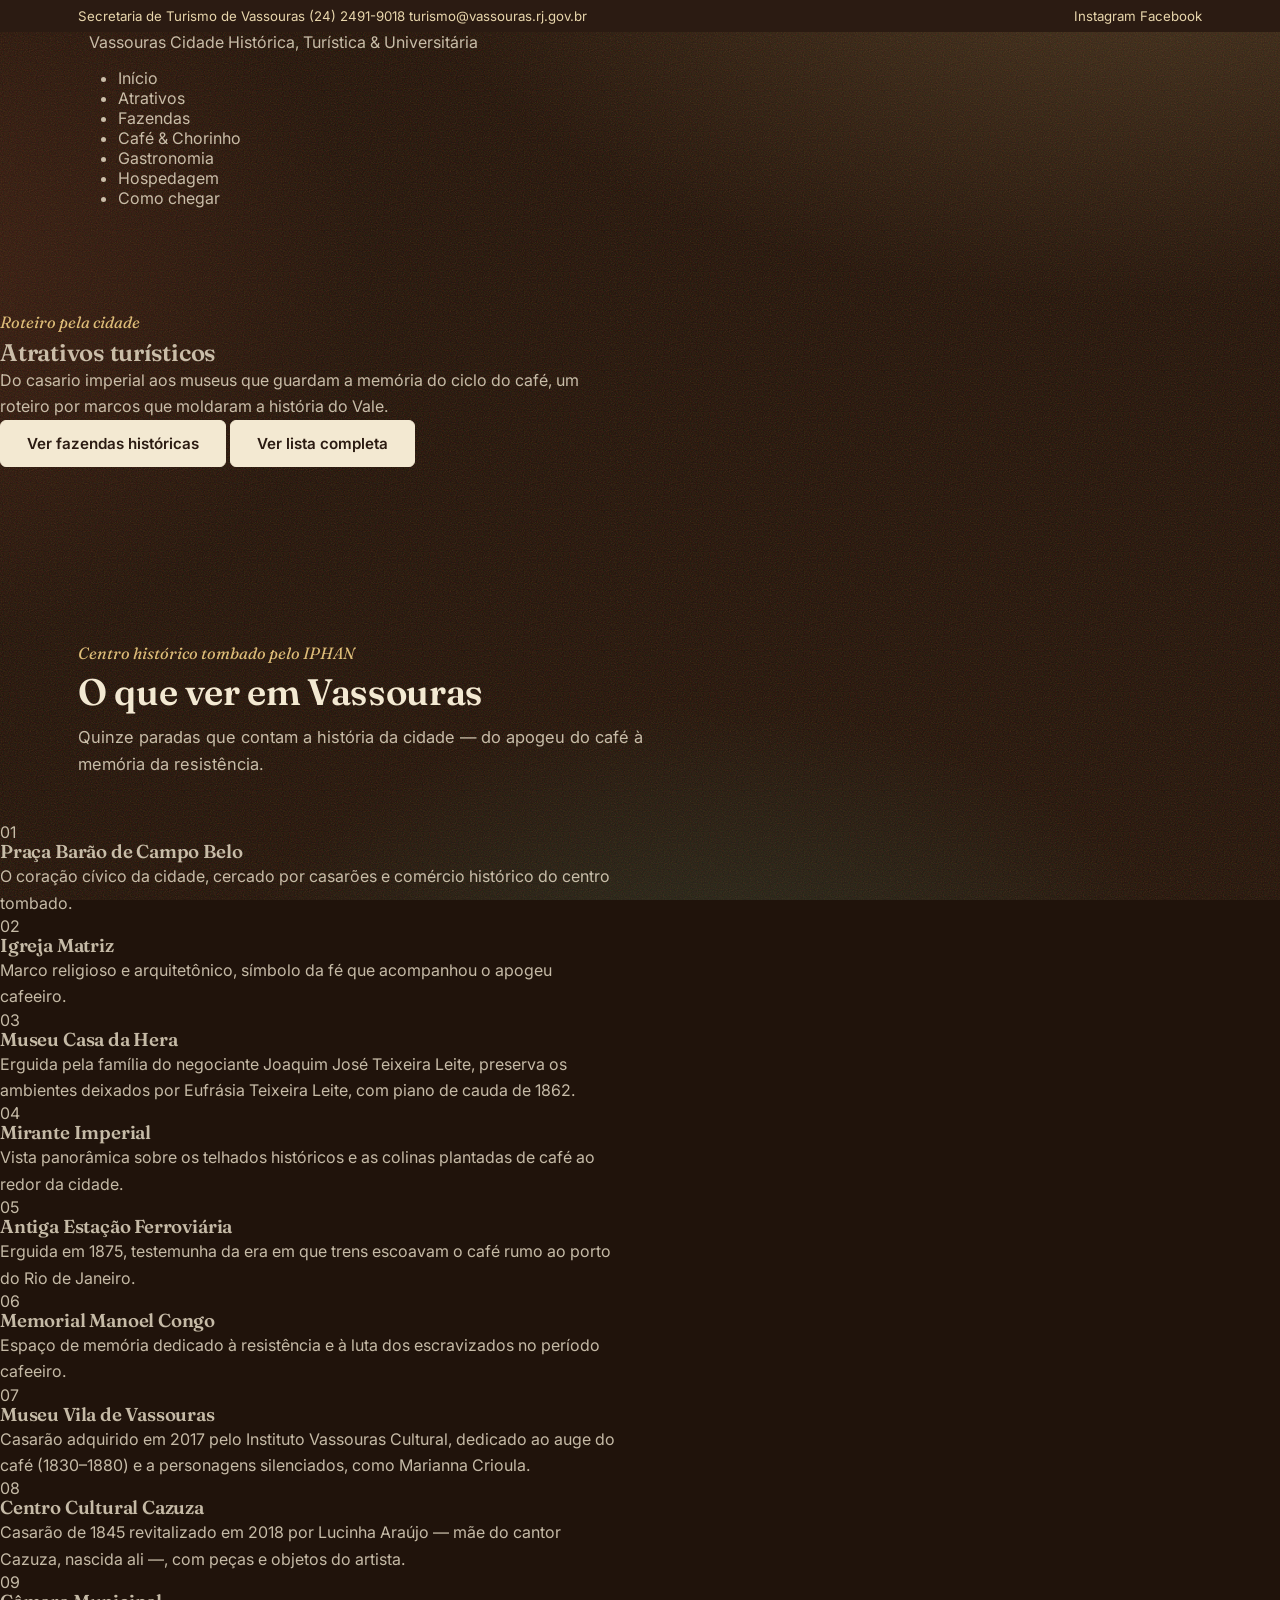
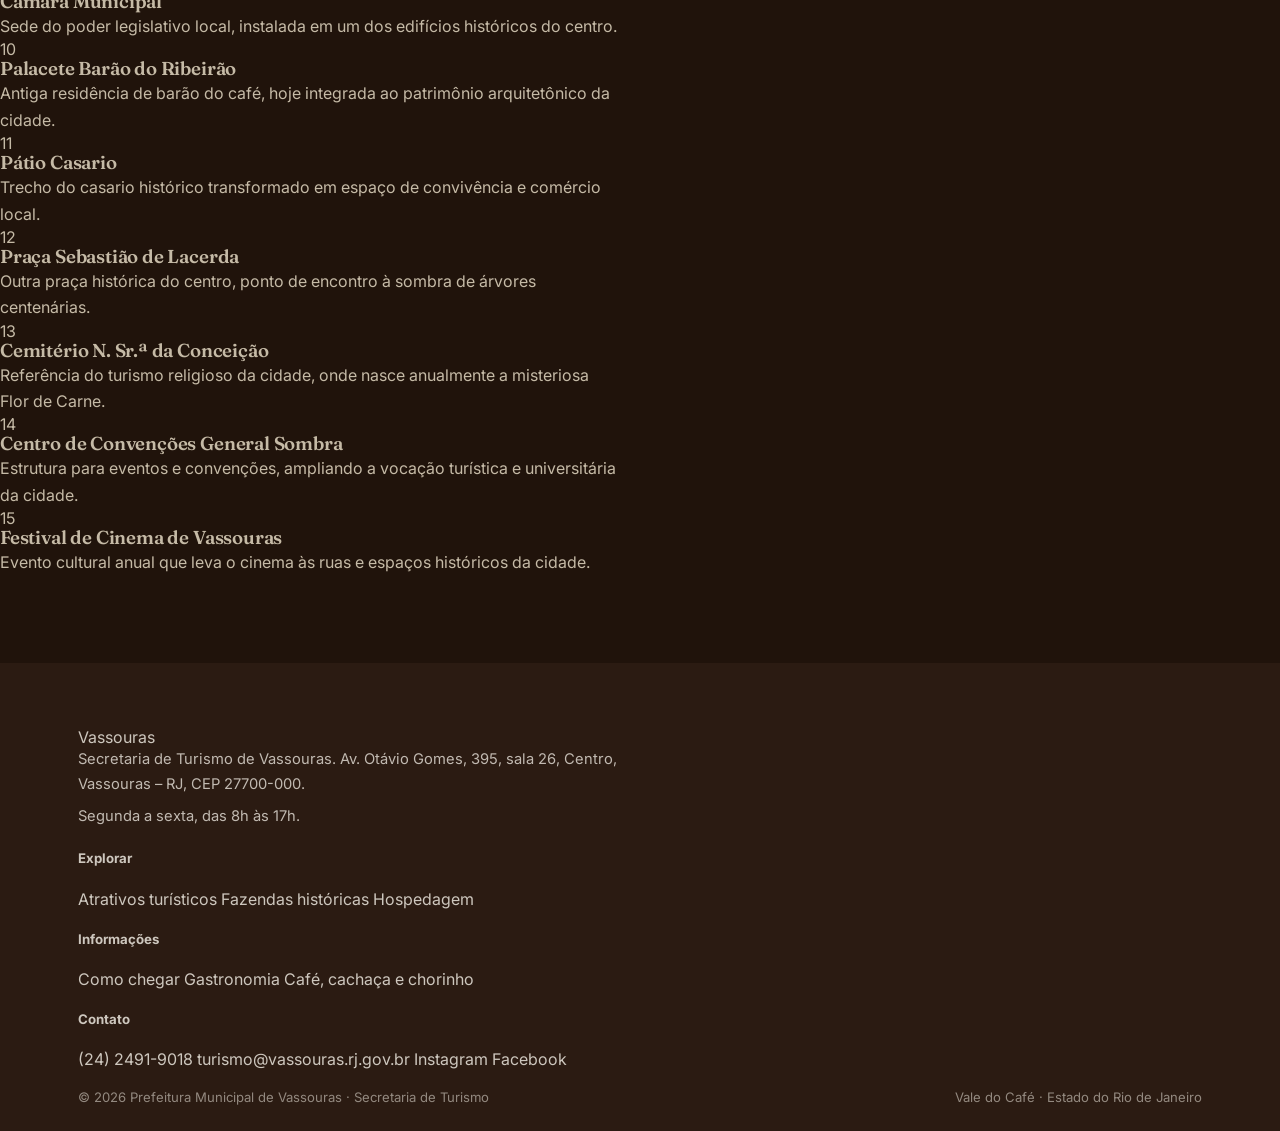
==== atrativos.html @ af870979 "Update atrativos.html" ====
<!DOCTYPE html>
<html lang="pt-BR">
<head>
<meta charset="UTF-8">
<meta name="viewport" content="width=device-width, initial-scale=1.0">
<title>Atrativos turísticos | Vassouras</title>
<meta name="description" content="Praças, igrejas, museus e marcos históricos do centro tombado pelo IPHAN em Vassouras, a Cidade dos Barões do Café.">
<link rel="preconnect" href="https://fonts.googleapis.com">
<link rel="preconnect" href="https://fonts.gstatic.com" crossorigin>
<link href="https://fonts.googleapis.com/css2?family=Fraunces:opsz,wght@9..144,400..700&family=Inter:wght@400;500;600;700&display=swap" rel="stylesheet">
<link rel="stylesheet" href="styles.css">
</head>
<body>
<div class="topbar">
  <div class="wrap">
    <div class="contato">
      <span>Secretaria de Turismo de Vassouras</span>
      <a href="tel:+552424919018">(24) 2491-9018</a>
      <a href="mailto:turismo@vassouras.rj.gov.br">turismo@vassouras.rj.gov.br</a>
    </div>
    <div class="social">
      <a href="https://www.instagram.com/visitevassouras/" target="_blank" rel="noopener">Instagram</a>
      <a href="https://www.facebook.com/visitevassourasof" target="_blank" rel="noopener">Facebook</a>
    </div>
  </div>
</div>
<header class="site">
  <div class="wrap">
    <a href="index.html" class="brand">
      <span class="emblema"><span></span><span></span><span></span><span></span></span>
      <span>
        <span class="nome">Vassouras</span>
        <span class="sub">Cidade Histórica, Turística &amp; Universitária</span>
      </span>
    </a>
    <nav class="principal" id="navPrincipal">
      <ul>
        <li><a href="index.html">Início</a></li>
<li><a href="atrativos.html" class="ativo">Atrativos</a></li>
<li><a href="fazendas.html">Fazendas</a></li>
<li><a href="cafe.html">Café & Chorinho</a></li>
<li><a href="gastronomia.html">Gastronomia</a></li>
<li><a href="hospedagem.html">Hospedagem</a></li>
<li><a href="como-chegar.html">Como chegar</a></li>

      </ul>
    </nav>
    <button class="nav-toggle" id="navToggle" aria-label="Abrir menu"><span></span><span></span><span></span></button>
  </div>
</header>
<section class="hero hero-interna" style="background-image:url('https://commons.wikimedia.org/wiki/Special:FilePath/Esta%C3%A7%C3%A3o%20Ferrovi%C3%A1ria%20de%20Vassouras%2002.JPG');">
  <div class="hero-inner">
    <span class="eyebrow">Roteiro pela cidade</span>
    <h1>Atrativos turísticos</h1>
    <p class="lede">Do casario imperial aos museus que guardam a memória do ciclo do café, um roteiro por marcos que moldaram a história do Vale.</p>
    <div class="hero-cta">
      <a href="fazendas.html" class="btn btn-solid">Ver fazendas históricas</a>
      <a href="#lista" class="btn btn-ghost">Ver lista completa</a>
    </div>
  </div>
</section>

<section id="lista">
  <div class="wrap">
    <div class="section-head">
      <span class="eyebrow">Centro histórico tombado pelo IPHAN</span>
      <h2>O que ver em Vassouras</h2>
      <p>Quinze paradas que contam a história da cidade — do apogeu do café à memória da resistência.</p>
    </div>
  </div>
  <div class="atrativos-grid">
    <div class="at-card"><span class="num">01</span><h3>Praça Barão de Campo Belo</h3><p>O coração cívico da cidade, cercado por casarões e comércio histórico do centro tombado.</p></div>
<div class="at-card"><span class="num">02</span><h3>Igreja Matriz</h3><p>Marco religioso e arquitetônico, símbolo da fé que acompanhou o apogeu cafeeiro.</p></div>
<div class="at-card"><span class="num">03</span><h3>Museu Casa da Hera</h3><p>Erguida pela família do negociante Joaquim José Teixeira Leite, preserva os ambientes deixados por Eufrásia Teixeira Leite, com piano de cauda de 1862.</p></div>
<div class="at-card"><span class="num">04</span><h3>Mirante Imperial</h3><p>Vista panorâmica sobre os telhados históricos e as colinas plantadas de café ao redor da cidade.</p></div>
<div class="at-card"><span class="num">05</span><h3>Antiga Estação Ferroviária</h3><p>Erguida em 1875, testemunha da era em que trens escoavam o café rumo ao porto do Rio de Janeiro.</p></div>
<div class="at-card"><span class="num">06</span><h3>Memorial Manoel Congo</h3><p>Espaço de memória dedicado à resistência e à luta dos escravizados no período cafeeiro.</p></div>
<div class="at-card"><span class="num">07</span><h3>Museu Vila de Vassouras</h3><p>Casarão adquirido em 2017 pelo Instituto Vassouras Cultural, dedicado ao auge do café (1830–1880) e a personagens silenciados, como Marianna Crioula.</p></div>
<div class="at-card"><span class="num">08</span><h3>Centro Cultural Cazuza</h3><p>Casarão de 1845 revitalizado em 2018 por Lucinha Araújo — mãe do cantor Cazuza, nascida ali —, com peças e objetos do artista.</p></div>
<div class="at-card"><span class="num">09</span><h3>Câmara Municipal</h3><p>Sede do poder legislativo local, instalada em um dos edifícios históricos do centro.</p></div>
<div class="at-card"><span class="num">10</span><h3>Palacete Barão do Ribeirão</h3><p>Antiga residência de barão do café, hoje integrada ao patrimônio arquitetônico da cidade.</p></div>
<div class="at-card"><span class="num">11</span><h3>Pátio Casario</h3><p>Trecho do casario histórico transformado em espaço de convivência e comércio local.</p></div>
<div class="at-card"><span class="num">12</span><h3>Praça Sebastião de Lacerda</h3><p>Outra praça histórica do centro, ponto de encontro à sombra de árvores centenárias.</p></div>
<div class="at-card"><span class="num">13</span><h3>Cemitério N. Sr.ª da Conceição</h3><p>Referência do turismo religioso da cidade, onde nasce anualmente a misteriosa Flor de Carne.</p></div>
<div class="at-card"><span class="num">14</span><h3>Centro de Convenções General Sombra</h3><p>Estrutura para eventos e convenções, ampliando a vocação turística e universitária da cidade.</p></div>
<div class="at-card"><span class="num">15</span><h3>Festival de Cinema de Vassouras</h3><p>Evento cultural anual que leva o cinema às ruas e espaços históricos da cidade.</p></div>

  </div>
</section>
<footer class="site">
  <div class="wrap">
    <div class="foot-grid">
      <div>
        <div class="foot-brand">
          <span class="emblema"><span></span><span></span><span></span><span></span></span>
          <span class="nome">Vassouras</span>
        </div>
        <p>Secretaria de Turismo de Vassouras. Av. Otávio Gomes, 395, sala 26, Centro, Vassouras – RJ, CEP 27700-000.</p>
        <p>Segunda a sexta, das 8h às 17h.</p>
      </div>
      <div class="foot-col">
        <h5>Explorar</h5>
        <a href="atrativos.html">Atrativos turísticos</a>
        <a href="fazendas.html">Fazendas históricas</a>
        <a href="hospedagem.html">Hospedagem</a>
      </div>
      <div class="foot-col">
        <h5>Informações</h5>
        <a href="como-chegar.html">Como chegar</a>
        <a href="gastronomia.html">Gastronomia</a>
        <a href="cafe.html">Café, cachaça e chorinho</a>
      </div>
      <div class="foot-col">
        <h5>Contato</h5>
        <a href="tel:+552424919018">(24) 2491-9018</a>
        <a href="mailto:turismo@vassouras.rj.gov.br">turismo@vassouras.rj.gov.br</a>
        <a href="https://www.instagram.com/visitevassouras/" target="_blank" rel="noopener">Instagram</a>
        <a href="https://www.facebook.com/visitevassourasof" target="_blank" rel="noopener">Facebook</a>
      </div>
    </div>
    <div class="foot-bottom">
      <span>© 2026 Prefeitura Municipal de Vassouras · Secretaria de Turismo</span>
      <span>Vale do Café · Estado do Rio de Janeiro</span>
    </div>
  </div>
</footer>
<script>
  const toggle = document.getElementById('navToggle');
  const nav = document.getElementById('navPrincipal');
  if(toggle){
    toggle.addEventListener('click', () => nav.classList.toggle('aberto'));
    nav.querySelectorAll('a').forEach(a => a.addEventListener('click', () => nav.classList.remove('aberto')));
  }
</script>
</body>
</html>
---- styles.css ----
/* ===================================================================
   Vassouras · Vale do Café — Secretaria de Turismo
   Paleta e tipografia inspiradas no ciclo do café: dourado imperial,
   verde-mata, terracota de telha, papel envelhecido.
   =================================================================== */

@import url('https://fonts.googleapis.com/css2?family=Fraunces:opsz,wght@9..144,400;9..144,500;9..144,600;9..144,700&family=Inter:wght@400;500;600;700&display=swap');

:root{
  --coffee-900:#2B1B12;
  --coffee-700:#4A3120;
  --coffee-500:#6B4A32;
  --gold-600:#9C6D1E;
  --gold-500:#BE8F35;
  --gold-200:#DEBD79;
  --forest-700:#243A2B;
  --forest-500:#375440;
  --terracotta-600:#8F3C25;
  --terracotta-500:#B0543A;
  --cream-50:#F3E9D2;
  --cream-100:#E8D6AC;
  --cream-200:#D9C088;
  --page-bg:#20130B;
  --page-bg-alt:var(--forest-700);
  --paper:var(--cream-50);
  --paper-soft:rgba(243,233,210,.78);
  --paper-faint:rgba(243,233,210,.55);
  --ink:#2B1B12;
  --ink-soft:rgba(43,27,18,.7);
  --ink-faint:rgba(43,27,18,.5);
  --line:rgba(43,27,18,.18);
  --shadow-soft:0 18px 40px -22px rgba(0,0,0,.5);
  --shadow-lift:0 24px 48px -20px rgba(0,0,0,.6);
  --radius-md:6px;
  --radius-lg:14px;
  --ease:cubic-bezier(.22,.68,.35,1);
}

*,*::before,*::after{box-sizing:border-box;}
html{scroll-behavior:smooth;}
@media (prefers-reduced-motion: reduce){
  html{scroll-behavior:auto;}
  *,*::before,*::after{animation-duration:.001ms !important; animation-iteration-count:1 !important; transition-duration:.001ms !important;}
}

body{
  margin:0;
  font-family:'Inter',system-ui,sans-serif;
  color:var(--paper-soft);
  -webkit-font-smoothing:antialiased;
  background-color:var(--page-bg);
  background-image:
    radial-gradient(1200px 650px at 88% -10%, rgba(222,189,121,.18), transparent 60%),
    radial-gradient(900px 700px at -10% 30%, rgba(176,84,58,.16), transparent 55%),
    radial-gradient(900px 600px at 55% 115%, rgba(55,84,64,.4), transparent 55%),
    url("data:image/svg+xml,%3Csvg xmlns='http://www.w3.org/2000/svg' width='140' height='140'%3E%3Cfilter id='n'%3E%3CfeTurbulence type='fractalNoise' baseFrequency='0.85' numOctaves='2' stitchTiles='stitch'/%3E%3C/filter%3E%3Crect width='100%25' height='100%25' filter='url(%23n)'/%3E%3C/svg%3E");
  background-repeat:no-repeat, no-repeat, no-repeat, repeat;
  background-size:auto, auto, auto, 140px 140px;
  background-blend-mode:normal, normal, normal, soft-light;
  background-attachment:fixed, fixed, fixed, fixed;
}

h1,h2,h3,.brand-text{
  font-family:'Fraunces',Georgia,serif;
  font-weight:600;
  line-height:1.12;
  margin:0;
  letter-spacing:-.01em;
}

p{margin:0; color:var(--paper-soft); line-height:1.65; max-width:62ch;}

a{color:inherit; text-decoration:none;}
img{max-width:100%; display:block;}

:focus-visible{
  outline:3px solid var(--gold-500);
  outline-offset:3px;
  border-radius:4px;
}

.wrap{
  max-width:1180px;
  margin:0 auto;
  padding:0 28px;
}

/* ---------- Topbar ---------- */
.topbar{
  background:var(--coffee-900);
  color:var(--cream-100);
  font-size:.83rem;
}
.topbar .wrap{
  display:flex;
  justify-content:space-between;
  align-items:center;
  padding-top:8px;
  padding-bottom:8px;
  flex-wrap:wrap;
  gap:6px;
  row-gap:4px;
}
.contact-strip{display:flex; gap:18px;}
.contact-strip a{opacity:.82; transition:opacity .18s var(--ease);}
.contact-strip a:hover{opacity:1; color:var(--gold-200);}

/* ---------- Header ---------- */
header.main{
  position:sticky;
  top:0;
  z-index:40;
  background:var(--cream-50);
  border-bottom:1px solid var(--line);
}
.header-inner{
  max-width:1180px;
  margin:0 auto;
  padding:14px 28px;
  display:flex;
  align-items:center;
  gap:24px;
}
.brand{display:flex; align-items:center; gap:11px; margin-right:auto;}
.brand svg{width:36px; height:36px; flex:none;}
.brand-text{display:block; font-size:1.28rem; color:var(--coffee-900);}
.brand-sub{
  display:block;
  font-family:'Inter',sans-serif;
  font-size:.66rem;
  font-weight:600;
  letter-spacing:.03em;
  color:var(--gold-600);
  margin-top:1px;
  max-width:220px;
}

.primary{display:flex; gap:2px; align-items:center;}
.primary a{
  padding:9px 14px;
  font-size:.93rem;
  font-weight:500;
  color:var(--ink-soft);
  border-radius:var(--radius-md);
  position:relative;
  transition:color .18s var(--ease), background .18s var(--ease);
}
.primary a:hover{color:var(--coffee-900); background:var(--cream-200);}
.primary a.active{color:var(--coffee-900); font-weight:600;}
.primary a.active::after{
  content:"";
  position:absolute;
  left:14px; right:14px; bottom:3px;
  height:2px;
  background:var(--gold-600);
  border-radius:2px;
}

.nav-toggle{
  display:none;
  border:1px solid var(--line);
  background:var(--cream-50);
  font:inherit;
  font-weight:600;
  padding:9px 16px;
  border-radius:var(--radius-md);
  cursor:pointer;
}

/* ---------- Buttons ---------- */
.actions{display:flex; gap:12px; flex-wrap:wrap;}
.btn{
  display:inline-flex;
  align-items:center;
  gap:8px;
  padding:13px 26px;
  border-radius:var(--radius-md);
  font-weight:600;
  font-size:.95rem;
  border:1px solid var(--cream-50);
  background:var(--cream-50);
  color:var(--coffee-900);
  transition:transform .22s var(--ease), box-shadow .22s var(--ease), background .22s var(--ease);
}
.btn:hover{transform:translateY(-2px); box-shadow:var(--shadow-soft); background:var(--gold-200);}
.btn.gold{
  background:var(--gold-600);
  border-color:var(--gold-600);
  color:var(--coffee-900);
}
.btn.gold:hover{background:var(--gold-500); box-shadow:0 18px 36px -18px rgba(173,122,38,.55);}
.btn-outline{
  background:transparent;
  border:1px solid rgba(255,255,255,.55);
  color:inherit;
}
.btn-outline:hover{background:rgba(255,255,255,.12); border-color:#fff;}

/* ---------- Hero ---------- */
.page-hero{
  position:relative;
  color:var(--cream-50);
  min-height:78vh;
  display:flex;
  align-items:flex-end;
}
.page-hero .bg{
  position:absolute; inset:0;
  width:100%; height:100%;
  object-fit:cover;
}
.page-hero::before{
  content:"";
  position:absolute; inset:0;
  background:
    linear-gradient(0deg, rgba(24,15,9,.92) 0%, rgba(24,15,9,.55) 46%, rgba(24,15,9,.28) 100%);
}
.page-hero .wrap{
  position:relative;
  padding:72px 28px 108px;
}
.kicker{
  display:inline-block;
  font-family:'Fraunces',serif;
  font-style:italic;
  font-size:1.05rem;
  color:var(--gold-200);
  margin-bottom:14px;
  opacity:0;
  animation:riseIn .7s var(--ease) forwards;
}
.page-hero h1{
  font-size:clamp(2.3rem, 4.4vw, 3.6rem);
  max-width:15ch;
  color:#fff;
  opacity:0;
  animation:riseIn .7s var(--ease) .12s forwards;
}
.page-hero p{
  color:rgba(251,247,238,.86);
  max-width:56ch;
  margin-top:18px;
  font-size:1.04rem;
  opacity:0;
  animation:riseIn .7s var(--ease) .24s forwards;
}
.page-hero .actions{
  margin-top:30px;
  opacity:0;
  animation:riseIn .7s var(--ease) .36s forwards;
}
@keyframes riseIn{
  from{opacity:0; transform:translateY(16px);}
  to{opacity:1; transform:translateY(0);}
}

/* ---------- Stat ribbon (signature element, bridges hero + content) ---------- */
.stat-ribbon{
  position:relative;
  z-index:5;
  margin-top:-64px;
  margin-bottom:8px;
}
.stat-ribbon .inner{
  background:var(--cream-50);
  border-top:3px solid var(--gold-600);
  border-radius:var(--radius-lg) var(--radius-lg) 0 0;
  box-shadow:var(--shadow-lift);
  display:grid;
  grid-template-columns:repeat(3,1fr);
}
.stat-ribbon .stat{
  padding:26px 24px;
  text-align:center;
  border-right:1px solid var(--line);
}
.stat-ribbon .stat:last-child{border-right:none;}
.stat-ribbon .num{
  font-family:'Fraunces',serif;
  font-size:1.7rem;
  font-weight:600;
  color:var(--coffee-900);
  display:block;
}
.stat-ribbon .label{
  font-size:.83rem;
  color:var(--ink-faint);
  margin-top:2px;
  display:block;
}

/* ---------- Sections ---------- */
section{padding:88px 0;}
.section-alt{
  background-color:var(--page-bg-alt);
  background-image:
    radial-gradient(900px 500px at 15% -10%, rgba(222,189,121,.16), transparent 55%),
    radial-gradient(700px 480px at 100% 115%, rgba(32,19,11,.4), transparent 55%),
    url("data:image/svg+xml,%3Csvg xmlns='http://www.w3.org/2000/svg' width='140' height='140'%3E%3Cfilter id='n'%3E%3CfeTurbulence type='fractalNoise' baseFrequency='0.85' numOctaves='2' stitchTiles='stitch'/%3E%3C/filter%3E%3Crect width='100%25' height='100%25' filter='url(%23n)'/%3E%3C/svg%3E");
  background-repeat:no-repeat, no-repeat, repeat;
  background-size:auto, auto, 140px 140px;
  background-blend-mode:normal, normal, soft-light;
}
.section-head{max-width:640px; margin-bottom:44px;}
.eyebrow{
  font-family:'Fraunces',serif;
  font-style:italic;
  color:var(--gold-200);
  font-size:1.02rem;
  display:block;
  margin-bottom:8px;
}
.section-head h2{font-size:clamp(1.7rem,2.9vw,2.3rem); color:var(--paper);}
.section-head p{margin-top:12px; font-size:1.03rem;}

/* ---------- Grid & Cards ---------- */
.grid{display:grid; gap:26px;}
.grid-3{grid-template-columns:repeat(3,1fr);}

.card{
  background:var(--cream-50);
  border:1px solid var(--line);
  border-radius:var(--radius-lg);
  overflow:hidden;
  box-shadow:0 10px 26px -18px rgba(43,27,18,.28);
  transition:transform .28s var(--ease), box-shadow .28s var(--ease);
}
.card:hover{transform:translateY(-5px); box-shadow:var(--shadow-lift);}
.card .thumb{aspect-ratio:4/3; overflow:hidden; background:var(--cream-200);}
.card .thumb img{width:100%; height:100%; object-fit:cover; transition:transform .5s var(--ease);}
.card:hover .thumb img{transform:scale(1.06);}
.card .body{padding:22px 22px 24px;}
.card h3{font-size:1.2rem; color:var(--coffee-900); margin-bottom:8px;}
.card p{font-size:.94rem; color:var(--ink-soft);}
.card .go{
  display:inline-flex;
  align-items:center;
  gap:6px;
  margin-top:14px;
  font-weight:600;
  font-size:.9rem;
  color:var(--terracotta-600);
  transition:gap .2s var(--ease);
}
.card .go:hover{gap:10px;}

/* ---------- Timeline ---------- */
.timeline{
  position:relative;
  padding-left:28px;
  border-left:2px solid var(--gold-200);
}
.t-item{position:relative; padding:0 0 34px 24px;}
.t-item:last-child{padding-bottom:0;}
.t-item::before{
  content:"";
  position:absolute;
  left:-33px; top:4px;
  width:14px; height:14px;
  border-radius:50%;
  background:var(--cream-50);
  border:3px solid var(--gold-600);
}
.t-year{
  font-family:'Fraunces',serif;
  font-weight:600;
  color:var(--paper);
  font-size:1.15rem;
  margin-bottom:4px;
}
.t-item p{font-size:.96rem;}

/* ---------- Feature split ---------- */
.feature-split{
  display:grid;
  grid-template-columns:1fr 1fr;
  gap:56px;
  align-items:center;
}
.img-col img{
  border-radius:var(--radius-lg);
  box-shadow:var(--shadow-soft);
  border:6px solid var(--cream-50);
  outline:1px solid var(--line);
}
.feature-split h2{font-size:clamp(1.6rem,2.6vw,2.1rem); color:var(--paper);}

/* ---------- CTA band ---------- */
.cta-band{
  background:var(--forest-700);
  background-image:radial-gradient(rgba(255,255,255,.07) 1px, transparent 1.4px);
  background-size:16px 16px;
  color:var(--cream-50);
  text-align:center;
}
.cta-band h2{color:#fff; font-size:clamp(1.7rem,3vw,2.3rem);}
.cta-band p{color:rgba(251,247,238,.82); margin:14px auto 0; text-align:center;}
.cta-band .actions{justify-content:center; margin-top:28px;}

/* ---------- Footer ---------- */
footer{background:var(--coffee-900); color:rgba(251,247,238,.78); padding:64px 0 0;}
.footer-grid{
  display:grid;
  grid-template-columns:1.4fr 1fr 1fr 1fr;
  gap:32px;
  padding-bottom:40px;
  border-bottom:1px solid rgba(251,247,238,.14);
}
footer h4{
  font-family:'Fraunces',serif;
  font-weight:600;
  color:var(--gold-200);
  font-size:1.02rem;
  margin-bottom:14px;
}
footer p{color:rgba(251,247,238,.72); font-size:.92rem; margin-bottom:8px;}
footer a{transition:color .18s var(--ease);}
footer a:hover{color:var(--gold-200);}
.social-row{display:flex; gap:12px; margin-top:16px;}
.social-row a{
  width:36px; height:36px;
  display:flex; align-items:center; justify-content:center;
  border:1px solid rgba(251,247,238,.28);
  border-radius:50%;
  transition:background .18s var(--ease), border-color .18s var(--ease);
}
.social-row a:hover{background:var(--gold-600); border-color:var(--gold-600); color:var(--coffee-900);}
.foot-bottom{
  display:flex;
  justify-content:space-between;
  flex-wrap:wrap;
  gap:8px;
  font-size:.82rem;
  padding:20px 0 26px;
  color:rgba(251,247,238,.5);
}

/* ---------- Scroll reveal ---------- */
.reveal{opacity:0; transform:translateY(18px); transition:opacity .7s var(--ease), transform .7s var(--ease);}
.reveal.in{opacity:1; transform:translateY(0);}

/* ---------- Responsive ---------- */
@media (max-width: 900px){
  .grid-3{grid-template-columns:1fr 1fr;}
  .feature-split{grid-template-columns:1fr; gap:32px;}
  .footer-grid{grid-template-columns:1fr 1fr;}
  .stat-ribbon .inner{grid-template-columns:1fr; }
  .stat-ribbon .stat{border-right:none; border-bottom:1px solid var(--line);}
  .stat-ribbon .stat:last-child{border-bottom:none;}
}

@media (max-width: 720px){
  .nav-toggle{display:inline-block;}
  .primary{
    position:absolute;
    top:100%; left:0; right:0;
    background:var(--cream-50);
    border-bottom:1px solid var(--line);
    flex-direction:column;
    align-items:stretch;
    padding:8px 20px 16px;
    display:none;
    box-shadow:var(--shadow-soft);
  }
  .primary.open{display:flex;}
  .primary a{padding:12px 6px;}
  header.main{position:sticky;}
  .grid-3{grid-template-columns:1fr;}
  .footer-grid{grid-template-columns:1fr;}
  section{padding:60px 0;}
  .page-hero{min-height:66vh;}
  .stat-ribbon{margin-top:-40px;}
}
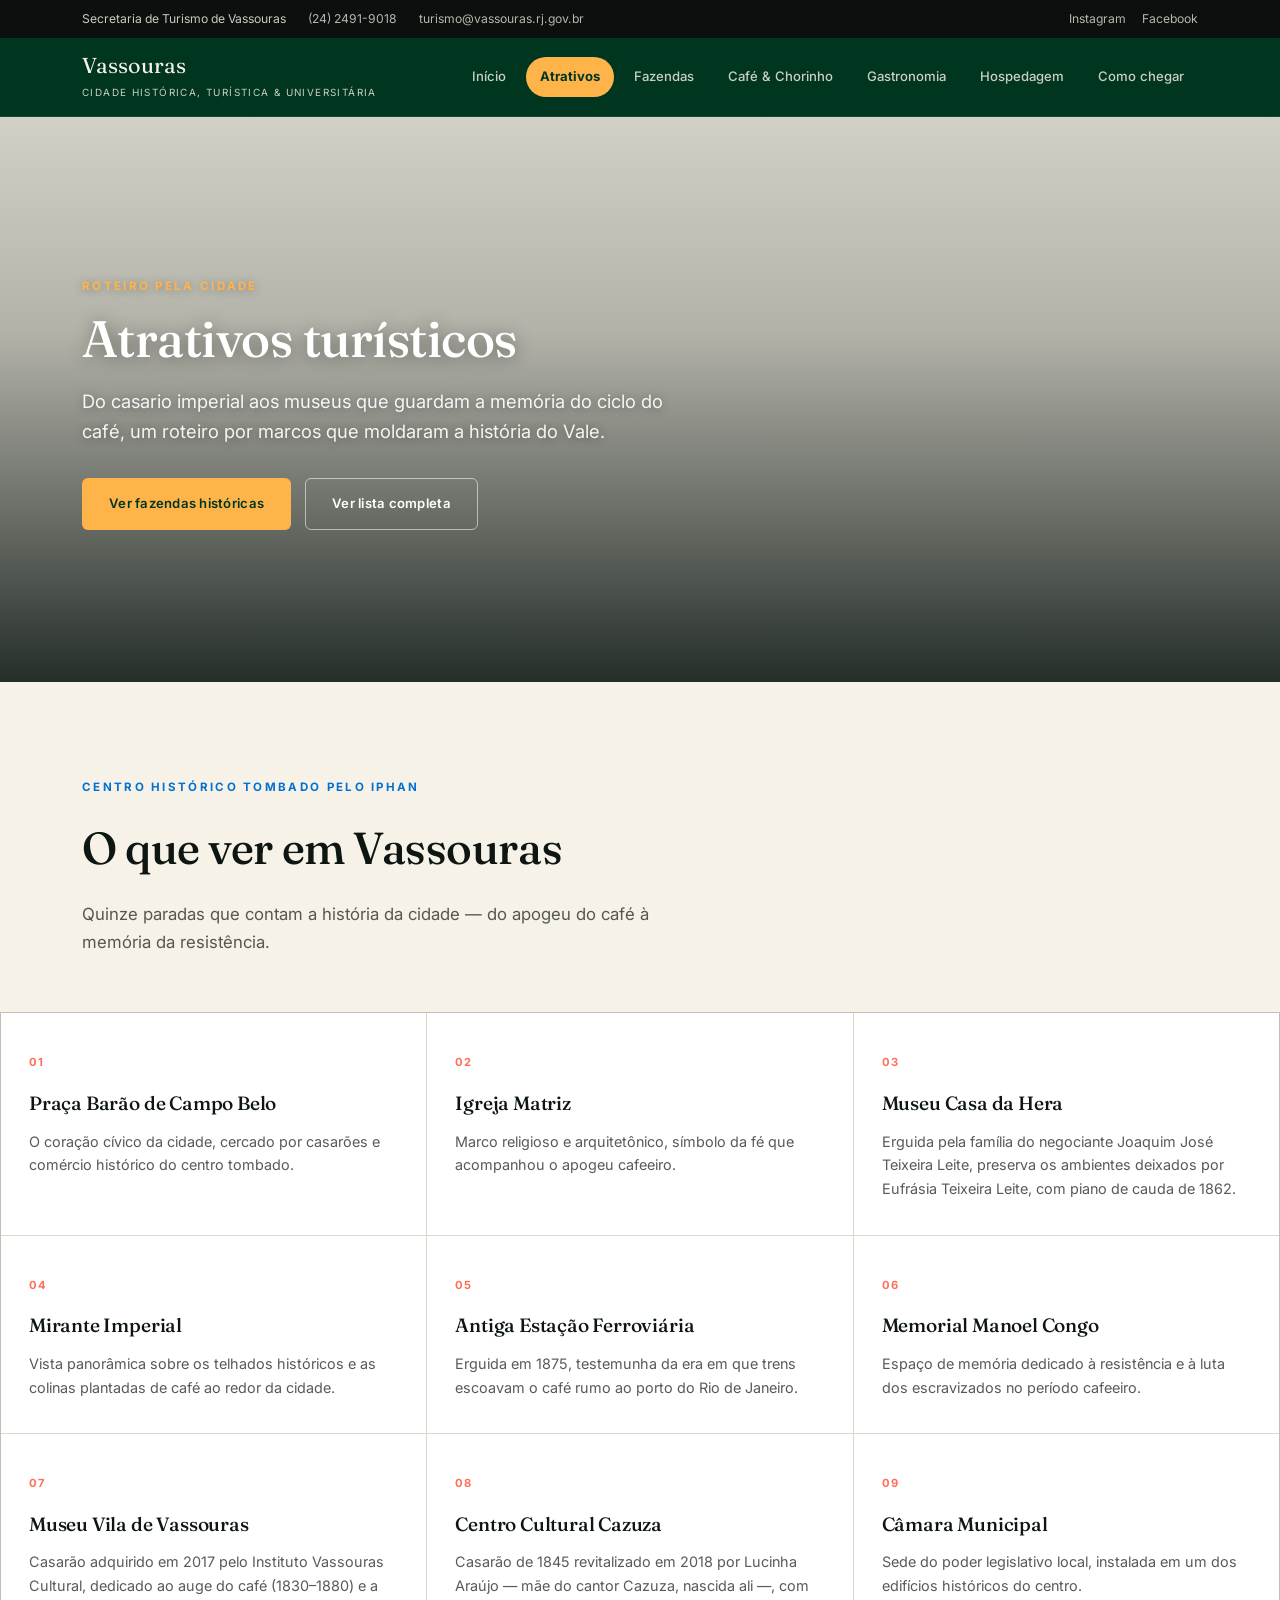
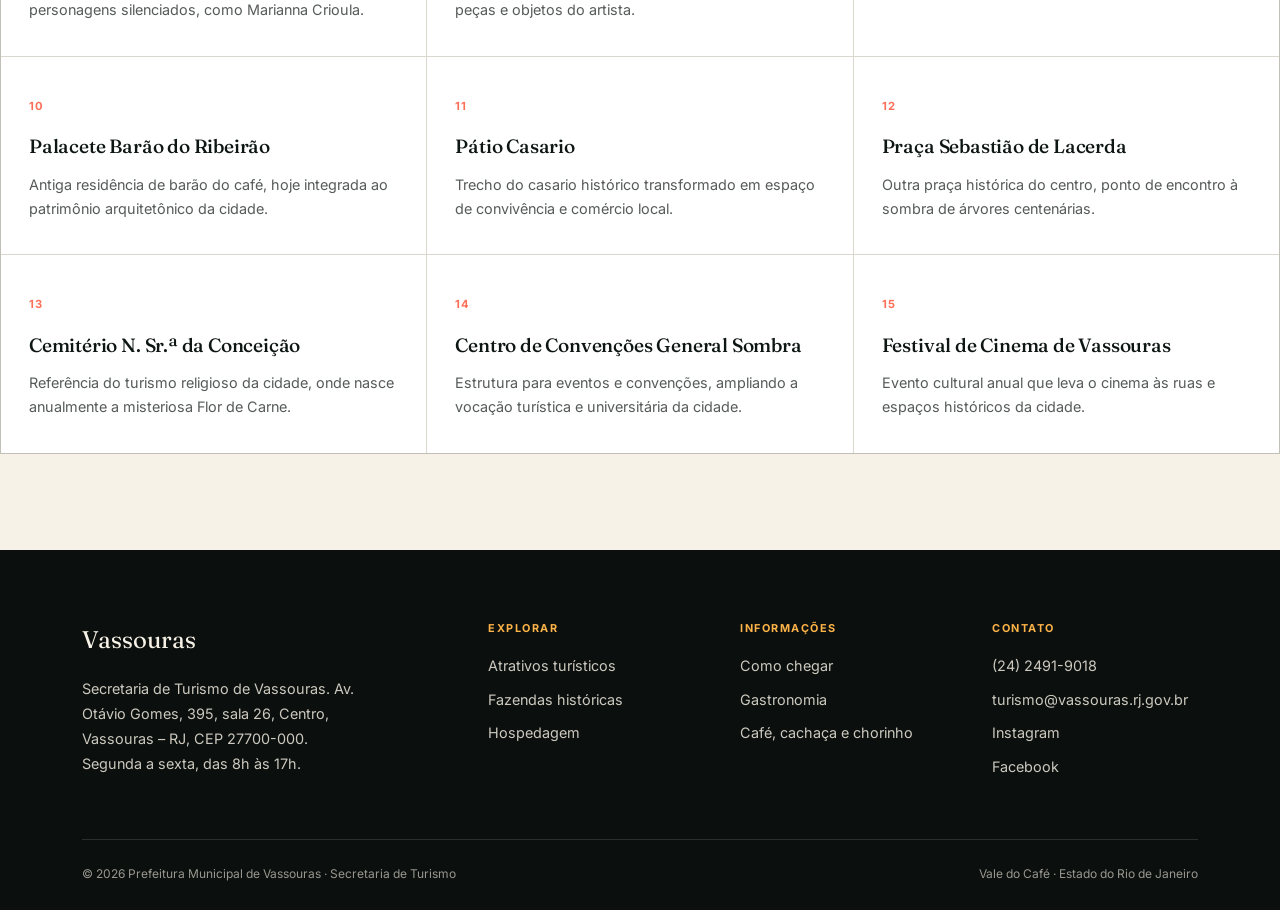
==== commit 9e68c6dc: "Refactor HTML structure and remove redundant spans" ====
--- a/atrativos.html
+++ b/atrativos.html
@@ -27,7 +27,6 @@
 <header class="site">
   <div class="wrap">
     <a href="index.html" class="brand">
-      <span class="emblema"><span></span><span></span><span></span><span></span></span>
       <span>
         <span class="nome">Vassouras</span>
         <span class="sub">Cidade Histórica, Turística &amp; Universitária</span>
@@ -92,8 +91,7 @@
     <div class="foot-grid">
       <div>
         <div class="foot-brand">
-          <span class="emblema"><span></span><span></span><span></span><span></span></span>
-          <span class="nome">Vassouras</span>
+              <span class="nome">Vassouras</span>
         </div>
         <p>Secretaria de Turismo de Vassouras. Av. Otávio Gomes, 395, sala 26, Centro, Vassouras – RJ, CEP 27700-000.</p>
         <p>Segunda a sexta, das 8h às 17h.</p>
--- a/styles.css
+++ b/styles.css
@@ -1,473 +1,350 @@
 /* ===================================================================
-   Vassouras · Vale do Café — Secretaria de Turismo
-   Paleta e tipografia inspiradas no ciclo do café: dourado imperial,
-   verde-mata, terracota de telha, papel envelhecido.
+   Vassouras — Secretaria de Turismo
+   Folha de estilos compartilhada por todas as páginas do site
    =================================================================== */
 
-@import url('https://fonts.googleapis.com/css2?family=Fraunces:opsz,wght@9..144,400;9..144,500;9..144,600;9..144,700&family=Inter:wght@400;500;600;700&display=swap');
-
 :root{
-  --coffee-900:#2B1B12;
-  --coffee-700:#4A3120;
-  --coffee-500:#6B4A32;
-  --gold-600:#9C6D1E;
-  --gold-500:#BE8F35;
-  --gold-200:#DEBD79;
-  --forest-700:#243A2B;
-  --forest-500:#375440;
-  --terracotta-600:#8F3C25;
-  --terracotta-500:#B0543A;
-  --cream-50:#F3E9D2;
-  --cream-100:#E8D6AC;
-  --cream-200:#D9C088;
-  --page-bg:#20130B;
-  --page-bg-alt:var(--forest-700);
-  --paper:var(--cream-50);
-  --paper-soft:rgba(243,233,210,.78);
-  --paper-faint:rgba(243,233,210,.55);
-  --ink:#2B1B12;
-  --ink-soft:rgba(43,27,18,.7);
-  --ink-faint:rgba(43,27,18,.5);
-  --line:rgba(43,27,18,.18);
-  --shadow-soft:0 18px 40px -22px rgba(0,0,0,.5);
-  --shadow-lift:0 24px 48px -20px rgba(0,0,0,.6);
-  --radius-md:6px;
-  --radius-lg:14px;
-  --ease:cubic-bezier(.22,.68,.35,1);
-}
-
-*,*::before,*::after{box-sizing:border-box;}
+  --verde:#005D42;
+  --verde-escuro:#003620;
+  --verde-vivo:#0B7A54;
+  --coral:#FD6F59;
+  --azul:#0171D3;
+  --ambar:#FEB449;
+  --creme:#F7F2E7;
+  --grafite:#0E1613;
+  --grafite-suave:#0B0F0D;
+  --texto:#F7F2E7;
+  --texto-suave: rgba(247,242,231,0.82);
+  --ink-suave: rgba(14,22,19,0.7);
+  --ink-suave-2: rgba(14,22,19,0.55);
+  --linha: rgba(14,22,19,0.12);
+  --linha-clara: rgba(247,242,231,0.2);
+}
+
+*{box-sizing:border-box; margin:0; padding:0;}
 html{scroll-behavior:smooth;}
-@media (prefers-reduced-motion: reduce){
-  html{scroll-behavior:auto;}
-  *,*::before,*::after{animation-duration:.001ms !important; animation-iteration-count:1 !important; transition-duration:.001ms !important;}
-}
-
 body{
-  margin:0;
-  font-family:'Inter',system-ui,sans-serif;
-  color:var(--paper-soft);
-  -webkit-font-smoothing:antialiased;
-  background-color:var(--page-bg);
-  background-image:
-    radial-gradient(1200px 650px at 88% -10%, rgba(222,189,121,.18), transparent 60%),
-    radial-gradient(900px 700px at -10% 30%, rgba(176,84,58,.16), transparent 55%),
-    radial-gradient(900px 600px at 55% 115%, rgba(55,84,64,.4), transparent 55%),
-    url("data:image/svg+xml,%3Csvg xmlns='http://www.w3.org/2000/svg' width='140' height='140'%3E%3Cfilter id='n'%3E%3CfeTurbulence type='fractalNoise' baseFrequency='0.85' numOctaves='2' stitchTiles='stitch'/%3E%3C/filter%3E%3Crect width='100%25' height='100%25' filter='url(%23n)'/%3E%3C/svg%3E");
-  background-repeat:no-repeat, no-repeat, no-repeat, repeat;
-  background-size:auto, auto, auto, 140px 140px;
-  background-blend-mode:normal, normal, normal, soft-light;
-  background-attachment:fixed, fixed, fixed, fixed;
-}
-
-h1,h2,h3,.brand-text{
-  font-family:'Fraunces',Georgia,serif;
-  font-weight:600;
-  line-height:1.12;
-  margin:0;
-  letter-spacing:-.01em;
-}
-
-p{margin:0; color:var(--paper-soft); line-height:1.65; max-width:62ch;}
-
+  background:var(--creme);
+  color:var(--grafite);
+  font-family:'Inter', sans-serif;
+  font-size:16px;
+  line-height:1.65;
+}
+h1,h2,h3,h4,.display{
+  font-family:'Fraunces', serif;
+  font-weight:500;
+  letter-spacing:-0.01em;
+  color:var(--grafite);
+}
 a{color:inherit; text-decoration:none;}
 img{max-width:100%; display:block;}
-
-:focus-visible{
-  outline:3px solid var(--gold-500);
-  outline-offset:3px;
-  border-radius:4px;
-}
-
-.wrap{
-  max-width:1180px;
-  margin:0 auto;
-  padding:0 28px;
-}
-
-/* ---------- Topbar ---------- */
+.wrap{max-width:1180px; margin:0 auto; padding:0 32px;}
+.eyebrow{
+  font-family:'Inter', sans-serif;
+  font-size:0.72rem;
+  letter-spacing:0.2em;
+  text-transform:uppercase;
+  font-weight:700;
+}
+
+/* ---------- marca / emblema de quadrantes ---------- */
+.emblema{
+  width:22px; height:22px;
+  display:inline-grid;
+  grid-template-columns:1fr 1fr;
+  grid-template-rows:1fr 1fr;
+  border-radius:5px;
+  overflow:hidden;
+  flex-shrink:0;
+}
+.emblema span:nth-child(1){background:var(--verde);}
+.emblema span:nth-child(2){background:var(--coral);}
+.emblema span:nth-child(3){background:var(--azul);}
+.emblema span:nth-child(4){background:var(--ambar);}
+
+/* ---------- barra utilitária ---------- */
 .topbar{
-  background:var(--coffee-900);
-  color:var(--cream-100);
-  font-size:.83rem;
+  background:var(--grafite-suave);
+  color:var(--texto-suave);
+  font-family:'Inter',sans-serif;
+  font-size:0.76rem;
 }
 .topbar .wrap{
-  display:flex;
-  justify-content:space-between;
-  align-items:center;
-  padding-top:8px;
-  padding-bottom:8px;
-  flex-wrap:wrap;
-  gap:6px;
-  row-gap:4px;
-}
-.contact-strip{display:flex; gap:18px;}
-.contact-strip a{opacity:.82; transition:opacity .18s var(--ease);}
-.contact-strip a:hover{opacity:1; color:var(--gold-200);}
-
-/* ---------- Header ---------- */
-header.main{
-  position:sticky;
-  top:0;
-  z-index:40;
-  background:var(--cream-50);
-  border-bottom:1px solid var(--line);
-}
-.header-inner{
-  max-width:1180px;
-  margin:0 auto;
-  padding:14px 28px;
-  display:flex;
-  align-items:center;
-  gap:24px;
-}
-.brand{display:flex; align-items:center; gap:11px; margin-right:auto;}
-.brand svg{width:36px; height:36px; flex:none;}
-.brand-text{display:block; font-size:1.28rem; color:var(--coffee-900);}
-.brand-sub{
-  display:block;
-  font-family:'Inter',sans-serif;
-  font-size:.66rem;
-  font-weight:600;
-  letter-spacing:.03em;
-  color:var(--gold-600);
-  margin-top:1px;
-  max-width:220px;
-}
-
-.primary{display:flex; gap:2px; align-items:center;}
-.primary a{
-  padding:9px 14px;
-  font-size:.93rem;
-  font-weight:500;
-  color:var(--ink-soft);
-  border-radius:var(--radius-md);
+  display:flex; justify-content:space-between; align-items:center;
+  height:38px; gap:20px;
+}
+.topbar a{opacity:0.9;}
+.topbar a:hover{opacity:1; color:var(--ambar);}
+.topbar .contato{display:flex; gap:22px;}
+.topbar .social{display:flex; gap:16px;}
+
+/* ---------- header / navegação ---------- */
+header.site{
+  background:var(--verde-escuro);
+  position:sticky; top:0; z-index:100;
+  border-bottom:1px solid rgba(247,242,231,0.1);
+}
+header.site .wrap{
+  display:flex; align-items:center; justify-content:space-between;
+  height:78px; gap:24px;
+}
+.brand{
+  display:flex; align-items:center; gap:12px;
+  color:var(--creme);
+}
+.brand .nome{
+  font-family:'Fraunces', serif; font-size:1.35rem; line-height:1;
+}
+.brand .sub{
+  font-family:'Inter',sans-serif; font-size:0.62rem; letter-spacing:0.14em;
+  text-transform:uppercase; color:var(--texto-suave); margin-top:4px; display:block;
+}
+nav.principal ul{
+  list-style:none; display:flex; gap:6px; flex-wrap:wrap;
+}
+nav.principal a{
+  font-family:'Inter',sans-serif; font-size:0.82rem; font-weight:500;
+  color:var(--texto-suave);
+  padding:9px 14px; border-radius:20px;
+  display:inline-block; transition:all .2s ease;
+}
+nav.principal a:hover{color:var(--creme); background:rgba(247,242,231,0.08);}
+nav.principal a.ativo{
+  color:var(--verde-escuro); background:var(--ambar); font-weight:700;
+}
+.nav-toggle{
+  display:none; background:none; border:none; cursor:pointer;
+  flex-direction:column; gap:5px; padding:6px;
+}
+.nav-toggle span{width:22px; height:2px; background:var(--creme); border-radius:2px;}
+
+/* ---------- hero (foto limpa, sem caixas atrás do texto) ---------- */
+.hero{
   position:relative;
-  transition:color .18s var(--ease), background .18s var(--ease);
-}
-.primary a:hover{color:var(--coffee-900); background:var(--cream-200);}
-.primary a.active{color:var(--coffee-900); font-weight:600;}
-.primary a.active::after{
-  content:"";
-  position:absolute;
-  left:14px; right:14px; bottom:3px;
-  height:2px;
-  background:var(--gold-600);
-  border-radius:2px;
-}
-
-.nav-toggle{
-  display:none;
-  border:1px solid var(--line);
-  background:var(--cream-50);
-  font:inherit;
-  font-weight:600;
-  padding:9px 16px;
-  border-radius:var(--radius-md);
-  cursor:pointer;
-}
-
-/* ---------- Buttons ---------- */
-.actions{display:flex; gap:12px; flex-wrap:wrap;}
-.btn{
-  display:inline-flex;
-  align-items:center;
-  gap:8px;
-  padding:13px 26px;
-  border-radius:var(--radius-md);
-  font-weight:600;
-  font-size:.95rem;
-  border:1px solid var(--cream-50);
-  background:var(--cream-50);
-  color:var(--coffee-900);
-  transition:transform .22s var(--ease), box-shadow .22s var(--ease), background .22s var(--ease);
-}
-.btn:hover{transform:translateY(-2px); box-shadow:var(--shadow-soft); background:var(--gold-200);}
-.btn.gold{
-  background:var(--gold-600);
-  border-color:var(--gold-600);
-  color:var(--coffee-900);
-}
-.btn.gold:hover{background:var(--gold-500); box-shadow:0 18px 36px -18px rgba(173,122,38,.55);}
-.btn-outline{
-  background:transparent;
-  border:1px solid rgba(255,255,255,.55);
-  color:inherit;
-}
-.btn-outline:hover{background:rgba(255,255,255,.12); border-color:#fff;}
-
-/* ---------- Hero ---------- */
-.page-hero{
-  position:relative;
-  color:var(--cream-50);
-  min-height:78vh;
-  display:flex;
-  align-items:flex-end;
-}
-.page-hero .bg{
-  position:absolute; inset:0;
-  width:100%; height:100%;
-  object-fit:cover;
-}
-.page-hero::before{
+  min-height:min(78vh, 640px);
+  display:flex; align-items:flex-end;
+  background-size:cover; background-position:center;
+  color:var(--texto);
+  overflow:hidden;
+}
+.hero::before{
+  /* único recurso de legibilidade: um degradê suave, nada de caixas por trás do texto */
   content:"";
   position:absolute; inset:0;
-  background:
-    linear-gradient(0deg, rgba(24,15,9,.92) 0%, rgba(24,15,9,.55) 46%, rgba(24,15,9,.28) 100%);
-}
-.page-hero .wrap{
-  position:relative;
-  padding:72px 28px 108px;
-}
-.kicker{
-  display:inline-block;
-  font-family:'Fraunces',serif;
-  font-style:italic;
-  font-size:1.05rem;
-  color:var(--gold-200);
-  margin-bottom:14px;
-  opacity:0;
-  animation:riseIn .7s var(--ease) forwards;
-}
-.page-hero h1{
-  font-size:clamp(2.3rem, 4.4vw, 3.6rem);
-  max-width:15ch;
+  background:linear-gradient(
+    180deg,
+    rgba(3,14,10,0.15) 0%,
+    rgba(3,14,10,0.28) 38%,
+    rgba(3,14,10,0.86) 100%
+  );
+}
+.hero-inner{
+  position:relative; z-index:2;
+  padding:64px 32px 56px;
+  max-width:1180px; margin:0 auto; width:100%;
+}
+.hero .eyebrow{color:var(--ambar); text-shadow:0 1px 8px rgba(0,0,0,0.35); margin-bottom:16px; display:block;}
+.hero h1{
+  font-size:clamp(2.3rem, 5.2vw, 4.1rem);
+  line-height:1.05;
   color:#fff;
-  opacity:0;
-  animation:riseIn .7s var(--ease) .12s forwards;
-}
-.page-hero p{
-  color:rgba(251,247,238,.86);
-  max-width:56ch;
-  margin-top:18px;
-  font-size:1.04rem;
-  opacity:0;
-  animation:riseIn .7s var(--ease) .24s forwards;
-}
-.page-hero .actions{
-  margin-top:30px;
-  opacity:0;
-  animation:riseIn .7s var(--ease) .36s forwards;
-}
-@keyframes riseIn{
-  from{opacity:0; transform:translateY(16px);}
-  to{opacity:1; transform:translateY(0);}
-}
-
-/* ---------- Stat ribbon (signature element, bridges hero + content) ---------- */
-.stat-ribbon{
-  position:relative;
-  z-index:5;
-  margin-top:-64px;
-  margin-bottom:8px;
-}
-.stat-ribbon .inner{
-  background:var(--cream-50);
-  border-top:3px solid var(--gold-600);
-  border-radius:var(--radius-lg) var(--radius-lg) 0 0;
-  box-shadow:var(--shadow-lift);
-  display:grid;
-  grid-template-columns:repeat(3,1fr);
-}
-.stat-ribbon .stat{
-  padding:26px 24px;
-  text-align:center;
-  border-right:1px solid var(--line);
-}
-.stat-ribbon .stat:last-child{border-right:none;}
-.stat-ribbon .num{
-  font-family:'Fraunces',serif;
-  font-size:1.7rem;
-  font-weight:600;
-  color:var(--coffee-900);
-  display:block;
-}
-.stat-ribbon .label{
-  font-size:.83rem;
-  color:var(--ink-faint);
-  margin-top:2px;
-  display:block;
-}
-
-/* ---------- Sections ---------- */
-section{padding:88px 0;}
-.section-alt{
-  background-color:var(--page-bg-alt);
-  background-image:
-    radial-gradient(900px 500px at 15% -10%, rgba(222,189,121,.16), transparent 55%),
-    radial-gradient(700px 480px at 100% 115%, rgba(32,19,11,.4), transparent 55%),
-    url("data:image/svg+xml,%3Csvg xmlns='http://www.w3.org/2000/svg' width='140' height='140'%3E%3Cfilter id='n'%3E%3CfeTurbulence type='fractalNoise' baseFrequency='0.85' numOctaves='2' stitchTiles='stitch'/%3E%3C/filter%3E%3Crect width='100%25' height='100%25' filter='url(%23n)'/%3E%3C/svg%3E");
-  background-repeat:no-repeat, no-repeat, repeat;
-  background-size:auto, auto, 140px 140px;
-  background-blend-mode:normal, normal, soft-light;
-}
-.section-head{max-width:640px; margin-bottom:44px;}
-.eyebrow{
-  font-family:'Fraunces',serif;
-  font-style:italic;
-  color:var(--gold-200);
-  font-size:1.02rem;
-  display:block;
-  margin-bottom:8px;
-}
-.section-head h2{font-size:clamp(1.7rem,2.9vw,2.3rem); color:var(--paper);}
-.section-head p{margin-top:12px; font-size:1.03rem;}
-
-/* ---------- Grid & Cards ---------- */
-.grid{display:grid; gap:26px;}
-.grid-3{grid-template-columns:repeat(3,1fr);}
-
-.card{
-  background:var(--cream-50);
-  border:1px solid var(--line);
-  border-radius:var(--radius-lg);
+  text-shadow:0 2px 18px rgba(0,0,0,0.45);
+  max-width:820px;
+}
+.hero p.lede{
+  margin-top:20px;
+  font-size:clamp(1rem, 1.6vw, 1.15rem);
+  color:rgba(255,255,255,0.92);
+  text-shadow:0 1px 10px rgba(0,0,0,0.4);
+  max-width:620px;
+}
+.hero-cta{display:flex; gap:14px; margin-top:32px; flex-wrap:wrap;}
+.btn{
+  font-family:'Inter', sans-serif; font-size:0.82rem; font-weight:600;
+  letter-spacing:0.02em;
+  padding:14px 26px; border-radius:6px;
+  display:inline-flex; align-items:center; gap:10px;
+  transition:all .25s ease; border:1.5px solid transparent;
+}
+.btn-solid{background:var(--ambar); color:var(--verde-escuro);}
+.btn-solid:hover{background:#ffc873; transform:translateY(-2px);}
+.btn-ghost{color:#fff; border-color:rgba(255,255,255,0.55);}
+.btn-ghost:hover{background:rgba(255,255,255,0.12); border-color:#fff;}
+
+.hero-stats{
+  position:relative; z-index:2;
+  background:var(--verde-escuro);
+  border-top:1px solid rgba(247,242,231,0.12);
+}
+.hero-stats .wrap{
+  display:grid; grid-template-columns:repeat(3,1fr);
+  gap:0;
+}
+.hero-stat{
+  padding:26px 28px; border-right:1px solid rgba(247,242,231,0.12);
+}
+.hero-stat:last-child{border-right:none;}
+.hero-stat b{
+  font-family:'Fraunces',serif; font-size:1.9rem; color:var(--ambar); display:block; font-weight:500;
+}
+.hero-stat span{font-size:0.82rem; color:var(--texto-suave);}
+
+/* hero menor, para páginas internas */
+.hero.hero-interna{min-height:min(52vh, 420px);}
+.hero.hero-interna h1{font-size:clamp(2rem, 4.4vw, 3.2rem);}
+
+/* ---------- seções gerais ---------- */
+section{padding:96px 0;}
+.section-head{max-width:640px; margin-bottom:56px;}
+.section-head .eyebrow{color:var(--azul); margin-bottom:14px; display:block;}
+.section-head h2{font-size:clamp(2rem, 3.6vw, 2.8rem);}
+.section-head p{margin-top:16px; color:var(--ink-suave); font-size:1.05rem;}
+.on-dark .section-head .eyebrow{color:var(--ambar);}
+.on-dark .section-head h2{color:var(--creme);}
+.on-dark .section-head p{color:var(--texto-suave);}
+.on-dark{background:var(--verde-escuro); color:var(--creme);}
+
+/* ---------- cards de roteiro (home) ---------- */
+.roteiro-grid{
+  display:grid; grid-template-columns:repeat(3, 1fr); gap:28px;
+}
+.roteiro-card{
+  background:#fff;
+  border-radius:14px;
   overflow:hidden;
-  box-shadow:0 10px 26px -18px rgba(43,27,18,.28);
-  transition:transform .28s var(--ease), box-shadow .28s var(--ease);
-}
-.card:hover{transform:translateY(-5px); box-shadow:var(--shadow-lift);}
-.card .thumb{aspect-ratio:4/3; overflow:hidden; background:var(--cream-200);}
-.card .thumb img{width:100%; height:100%; object-fit:cover; transition:transform .5s var(--ease);}
-.card:hover .thumb img{transform:scale(1.06);}
-.card .body{padding:22px 22px 24px;}
-.card h3{font-size:1.2rem; color:var(--coffee-900); margin-bottom:8px;}
-.card p{font-size:.94rem; color:var(--ink-soft);}
-.card .go{
-  display:inline-flex;
-  align-items:center;
-  gap:6px;
-  margin-top:14px;
-  font-weight:600;
-  font-size:.9rem;
-  color:var(--terracotta-600);
-  transition:gap .2s var(--ease);
-}
-.card .go:hover{gap:10px;}
-
-/* ---------- Timeline ---------- */
-.timeline{
-  position:relative;
-  padding-left:28px;
-  border-left:2px solid var(--gold-200);
-}
-.t-item{position:relative; padding:0 0 34px 24px;}
-.t-item:last-child{padding-bottom:0;}
-.t-item::before{
-  content:"";
-  position:absolute;
-  left:-33px; top:4px;
-  width:14px; height:14px;
-  border-radius:50%;
-  background:var(--cream-50);
-  border:3px solid var(--gold-600);
-}
-.t-year{
-  font-family:'Fraunces',serif;
-  font-weight:600;
-  color:var(--paper);
-  font-size:1.15rem;
-  margin-bottom:4px;
-}
-.t-item p{font-size:.96rem;}
-
-/* ---------- Feature split ---------- */
-.feature-split{
-  display:grid;
-  grid-template-columns:1fr 1fr;
-  gap:56px;
-  align-items:center;
-}
-.img-col img{
-  border-radius:var(--radius-lg);
-  box-shadow:var(--shadow-soft);
-  border:6px solid var(--cream-50);
-  outline:1px solid var(--line);
-}
-.feature-split h2{font-size:clamp(1.6rem,2.6vw,2.1rem); color:var(--paper);}
-
-/* ---------- CTA band ---------- */
-.cta-band{
-  background:var(--forest-700);
-  background-image:radial-gradient(rgba(255,255,255,.07) 1px, transparent 1.4px);
-  background-size:16px 16px;
-  color:var(--cream-50);
-  text-align:center;
-}
-.cta-band h2{color:#fff; font-size:clamp(1.7rem,3vw,2.3rem);}
-.cta-band p{color:rgba(251,247,238,.82); margin:14px auto 0; text-align:center;}
-.cta-band .actions{justify-content:center; margin-top:28px;}
-
-/* ---------- Footer ---------- */
-footer{background:var(--coffee-900); color:rgba(251,247,238,.78); padding:64px 0 0;}
-.footer-grid{
-  display:grid;
-  grid-template-columns:1.4fr 1fr 1fr 1fr;
-  gap:32px;
-  padding-bottom:40px;
-  border-bottom:1px solid rgba(251,247,238,.14);
-}
-footer h4{
-  font-family:'Fraunces',serif;
-  font-weight:600;
-  color:var(--gold-200);
-  font-size:1.02rem;
-  margin-bottom:14px;
-}
-footer p{color:rgba(251,247,238,.72); font-size:.92rem; margin-bottom:8px;}
-footer a{transition:color .18s var(--ease);}
-footer a:hover{color:var(--gold-200);}
-.social-row{display:flex; gap:12px; margin-top:16px;}
-.social-row a{
-  width:36px; height:36px;
-  display:flex; align-items:center; justify-content:center;
-  border:1px solid rgba(251,247,238,.28);
-  border-radius:50%;
-  transition:background .18s var(--ease), border-color .18s var(--ease);
-}
-.social-row a:hover{background:var(--gold-600); border-color:var(--gold-600); color:var(--coffee-900);}
+  box-shadow:0 1px 3px rgba(14,22,19,0.08);
+  border:1px solid var(--linha);
+  transition:transform .25s ease, box-shadow .25s ease;
+}
+.roteiro-card:hover{transform:translateY(-5px); box-shadow:0 14px 30px rgba(14,22,19,0.14);}
+.roteiro-card .foto{height:180px; overflow:hidden;}
+.roteiro-card .foto img{width:100%; height:100%; object-fit:cover; transition:transform .5s ease;}
+.roteiro-card:hover .foto img{transform:scale(1.06);}
+.roteiro-card .corpo{padding:24px;}
+.roteiro-card h3{font-size:1.25rem; margin-bottom:10px;}
+.roteiro-card p{color:var(--ink-suave); font-size:0.92rem; margin-bottom:16px;}
+.roteiro-card .saiba{
+  font-size:0.78rem; font-weight:700; letter-spacing:0.03em; text-transform:uppercase;
+  color:var(--verde); display:inline-flex; align-items:center; gap:6px;
+}
+.roteiro-card:hover .saiba{color:var(--coral);}
+
+/* ---------- linha do tempo ---------- */
+.timeline{display:grid; grid-template-columns:repeat(4,1fr); gap:24px; margin-top:10px;}
+.tl-item{border-top:3px solid var(--ambar); padding-top:18px;}
+.tl-item b{font-family:'Fraunces',serif; font-size:1.6rem; color:var(--creme); display:block; margin-bottom:8px;}
+.tl-item p{font-size:0.9rem; color:var(--texto-suave);}
+
+/* ---------- destaque com imagem (Casa da Hera etc.) ---------- */
+.destaque{background:var(--creme);}
+.destaque .wrap{display:grid; grid-template-columns:1fr 1fr; gap:60px; align-items:center;}
+.destaque .foto{border-radius:16px; overflow:hidden; box-shadow:0 20px 40px rgba(14,22,19,0.16);}
+.destaque .foto img{width:100%; height:420px; object-fit:cover;}
+.destaque .texto .eyebrow{color:var(--coral); display:block; margin-bottom:14px;}
+.destaque .texto h2{font-size:clamp(1.9rem,3.2vw,2.6rem); margin-bottom:18px;}
+.destaque .texto p{color:var(--ink-suave); font-size:1.05rem; margin-bottom:24px;}
+.destaque.reverso .wrap{grid-template-columns:1fr 1fr;}
+.destaque.reverso .foto{order:2;}
+
+/* ---------- link-more genérico ---------- */
+.link-more{
+  font-family:'Inter',sans-serif; font-size:0.8rem; font-weight:700; letter-spacing:0.03em; text-transform:uppercase;
+  color:var(--verde); display:inline-flex; align-items:center; gap:8px;
+  border-bottom:2px solid var(--verde); padding-bottom:4px;
+}
+.link-more:hover{color:var(--coral); border-color:var(--coral);}
+.on-dark .link-more{color:var(--ambar); border-color:var(--ambar);}
+.on-dark .link-more:hover{color:#fff; border-color:#fff;}
+
+/* ---------- CTA final ---------- */
+.cta-final{
+  background:var(--verde);
+  color:#fff; text-align:center;
+}
+.cta-final h2{color:#fff; font-size:clamp(1.9rem,3.6vw,2.6rem); margin-bottom:16px;}
+.cta-final p{color:rgba(255,255,255,0.86); font-size:1.05rem; margin-bottom:32px;}
+.cta-final .hero-cta{justify-content:center;}
+
+/* ---------- grid de atrativos ---------- */
+.atrativos-grid{display:grid; grid-template-columns:repeat(3,1fr); gap:1px; background:var(--linha); border:1px solid var(--linha);}
+.at-card{background:#fff; padding:34px 28px;}
+.at-card .num{font-family:'Inter',sans-serif; font-size:0.7rem; color:var(--coral); font-weight:700; letter-spacing:0.08em;}
+.at-card h3{font-size:1.2rem; margin:14px 0 10px;}
+.at-card p{font-size:0.9rem; color:var(--ink-suave);}
+
+/* ---------- ledger (gastronomia / hospedagem) ---------- */
+.ledger{column-count:2; column-gap:48px; border-top:1px solid var(--linha); margin-top:8px;}
+.ledger-item{
+  display:flex; justify-content:space-between; align-items:baseline; gap:14px;
+  padding:16px 0; border-bottom:1px solid var(--linha); break-inside:avoid;
+}
+.ledger-item .nome{font-family:'Fraunces',serif; font-style:italic; font-size:1rem; color:var(--grafite); transition:color .2s ease;}
+.ledger-item:hover .nome{color:var(--azul);}
+.ledger-item .tag{
+  font-family:'Inter',sans-serif; font-size:0.62rem; letter-spacing:0.08em; text-transform:uppercase;
+  color:var(--verde); white-space:nowrap; flex-shrink:0;
+}
+
+/* ---------- painel prático (como chegar) ---------- */
+.pratica-grid{display:grid; grid-template-columns:repeat(2,1fr); gap:1px; background:var(--linha); border:1px solid var(--linha);}
+.pratica-item{background:#fff; padding:36px;}
+.pratica-item h3{font-size:1.15rem; margin-bottom:10px; display:flex; align-items:center; gap:10px;}
+.pratica-item p{color:var(--ink-suave); font-size:0.96rem;}
+.mapa-embed{border-radius:14px; overflow:hidden; border:1px solid var(--linha); margin-top:40px;}
+.mapa-embed iframe{width:100%; height:360px; border:0; display:block;}
+
+/* ---------- trio café/cachaça/chorinho ---------- */
+.trio-grid{display:grid; grid-template-columns:repeat(3,1fr); gap:28px;}
+.trio-card{
+  background:var(--verde-escuro); color:var(--creme);
+  border-radius:14px; padding:34px 28px; border-top:4px solid var(--ambar);
+}
+.trio-card:nth-child(2){border-top-color:var(--coral);}
+.trio-card:nth-child(3){border-top-color:var(--azul);}
+.trio-card h3{color:var(--creme); font-size:1.3rem; margin-bottom:12px;}
+.trio-card p{color:var(--texto-suave); font-size:0.95rem;}
+
+/* ---------- footer ---------- */
+footer.site{background:var(--grafite-suave); color:var(--texto-suave); padding:70px 0 26px;}
+.foot-grid{display:grid; grid-template-columns:1.4fr 0.8fr 0.8fr 0.8fr; gap:46px; padding-bottom:50px;}
+.foot-brand{display:flex; align-items:center; gap:12px; margin-bottom:16px;}
+.foot-brand .nome{font-family:'Fraunces',serif; font-size:1.5rem; color:var(--creme);}
+.foot-grid p{font-size:0.9rem; line-height:1.75; max-width:280px;}
+.foot-col h5{font-family:'Inter',sans-serif; font-size:0.68rem; letter-spacing:0.14em; text-transform:uppercase; color:var(--ambar); margin-bottom:16px;}
+.foot-col a, .foot-col p{display:block; font-size:0.9rem; margin-bottom:10px;}
+.foot-col a:hover{color:var(--ambar);}
 .foot-bottom{
-  display:flex;
-  justify-content:space-between;
-  flex-wrap:wrap;
-  gap:8px;
-  font-size:.82rem;
-  padding:20px 0 26px;
-  color:rgba(251,247,238,.5);
-}
-
-/* ---------- Scroll reveal ---------- */
-.reveal{opacity:0; transform:translateY(18px); transition:opacity .7s var(--ease), transform .7s var(--ease);}
-.reveal.in{opacity:1; transform:translateY(0);}
-
-/* ---------- Responsive ---------- */
-@media (max-width: 900px){
-  .grid-3{grid-template-columns:1fr 1fr;}
-  .feature-split{grid-template-columns:1fr; gap:32px;}
-  .footer-grid{grid-template-columns:1fr 1fr;}
-  .stat-ribbon .inner{grid-template-columns:1fr; }
-  .stat-ribbon .stat{border-right:none; border-bottom:1px solid var(--line);}
-  .stat-ribbon .stat:last-child{border-bottom:none;}
-}
-
-@media (max-width: 720px){
-  .nav-toggle{display:inline-block;}
-  .primary{
-    position:absolute;
-    top:100%; left:0; right:0;
-    background:var(--cream-50);
-    border-bottom:1px solid var(--line);
-    flex-direction:column;
-    align-items:stretch;
-    padding:8px 20px 16px;
-    display:none;
-    box-shadow:var(--shadow-soft);
+  border-top:1px solid rgba(247,242,231,0.14); padding-top:24px;
+  display:flex; justify-content:space-between; flex-wrap:wrap; gap:12px;
+  font-size:0.75rem; color:rgba(247,242,231,0.6);
+}
+
+/* ---------- responsivo ---------- */
+@media (max-width:980px){
+  .roteiro-grid{grid-template-columns:repeat(2,1fr);}
+  .atrativos-grid{grid-template-columns:repeat(2,1fr);}
+  .destaque .wrap, .destaque.reverso .wrap{grid-template-columns:1fr;}
+  .destaque .foto{order:0 !important;}
+  .timeline{grid-template-columns:repeat(2,1fr);}
+  .pratica-grid{grid-template-columns:1fr;}
+  .foot-grid{grid-template-columns:1fr 1fr; row-gap:36px;}
+  .trio-grid{grid-template-columns:1fr;}
+}
+@media (max-width:720px){
+  .topbar .contato span:first-child{display:none;}
+  nav.principal{
+    position:fixed; inset:78px 0 0 0; background:var(--verde-escuro);
+    padding:30px 32px; transform:translateX(100%); transition:transform .3s ease;
+    overflow-y:auto;
   }
-  .primary.open{display:flex;}
-  .primary a{padding:12px 6px;}
-  header.main{position:sticky;}
-  .grid-3{grid-template-columns:1fr;}
-  .footer-grid{grid-template-columns:1fr;}
-  section{padding:60px 0;}
-  .page-hero{min-height:66vh;}
-  .stat-ribbon{margin-top:-40px;}
-}
+  nav.principal.aberto{transform:translateX(0);}
+  nav.principal ul{flex-direction:column; gap:6px;}
+  nav.principal a{display:block; font-size:1rem; padding:14px 16px;}
+  .nav-toggle{display:flex;}
+  .roteiro-grid{grid-template-columns:1fr;}
+  .atrativos-grid{grid-template-columns:1fr;}
+  .hero-stats .wrap{grid-template-columns:1fr;}
+  .hero-stat{border-right:none; border-bottom:1px solid rgba(247,242,231,0.12);}
+  section{padding:64px 0;}
+  .ledger{column-count:1;}
+}
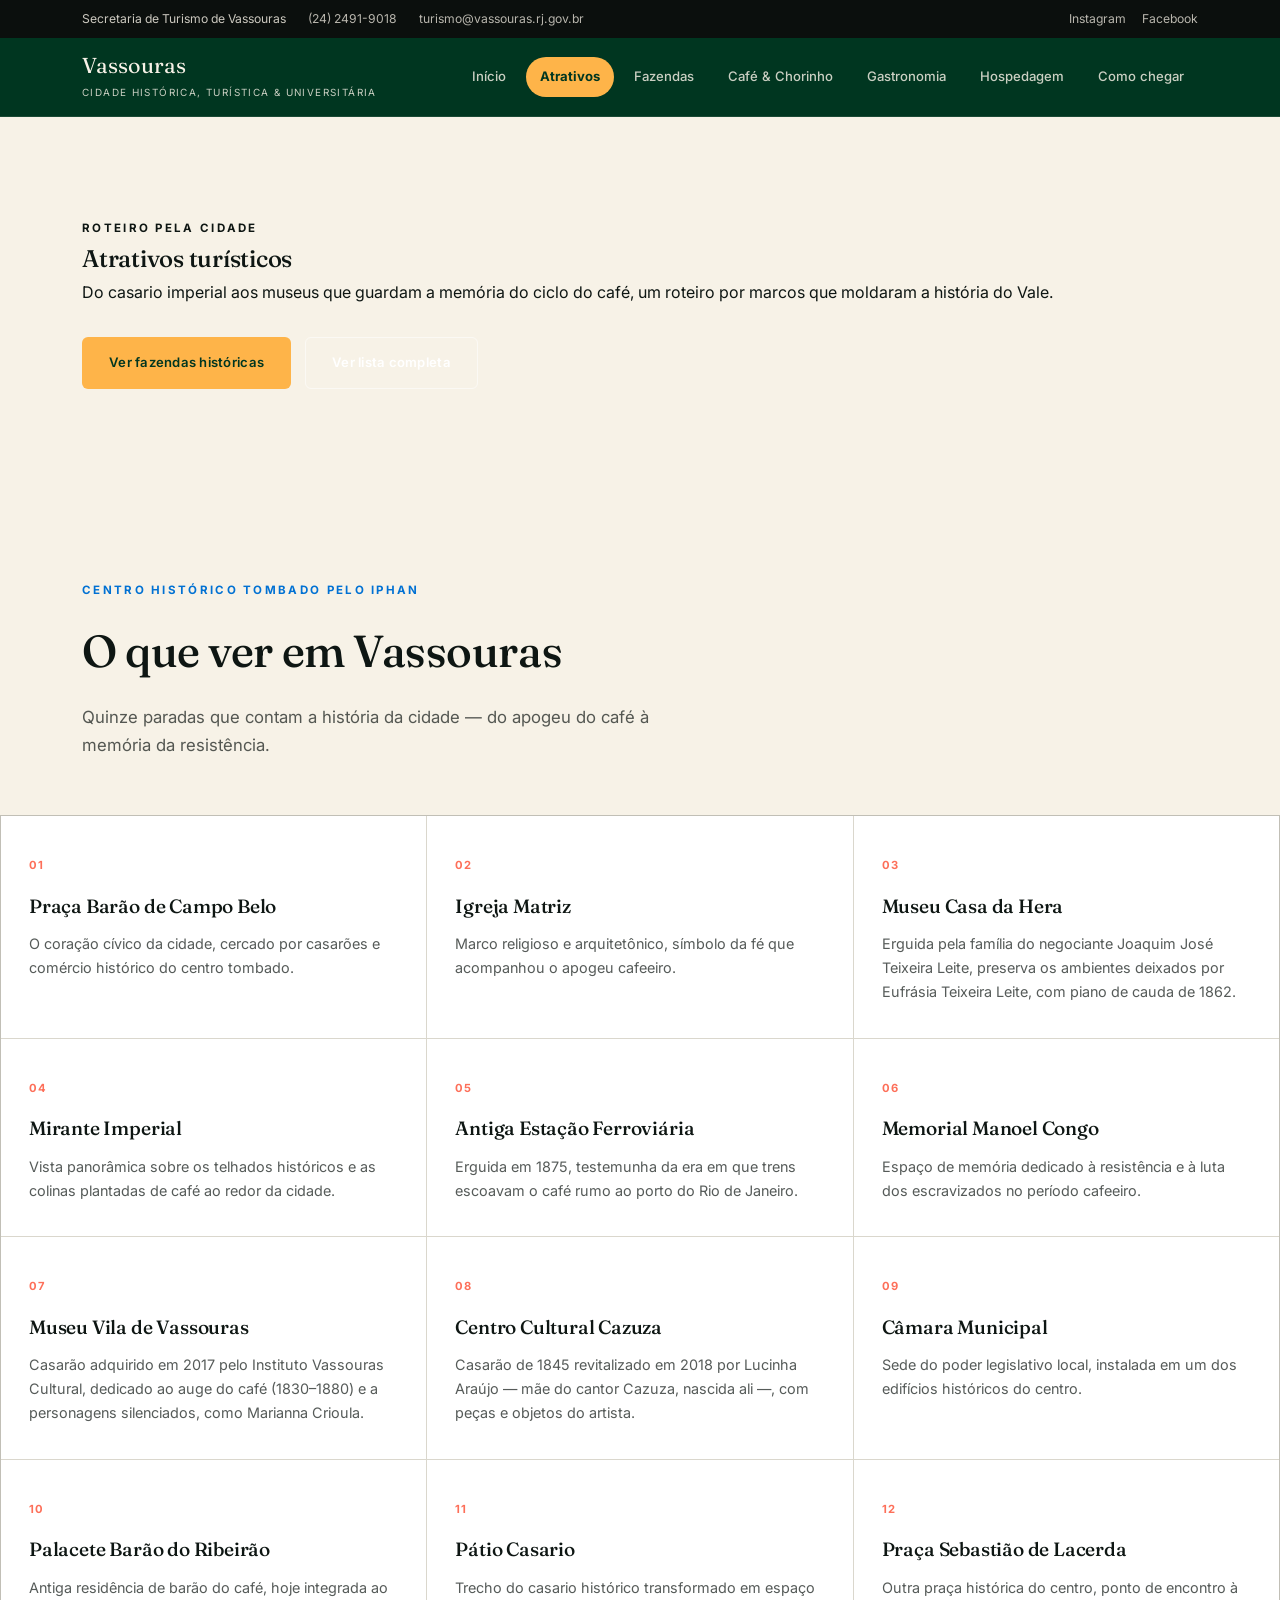
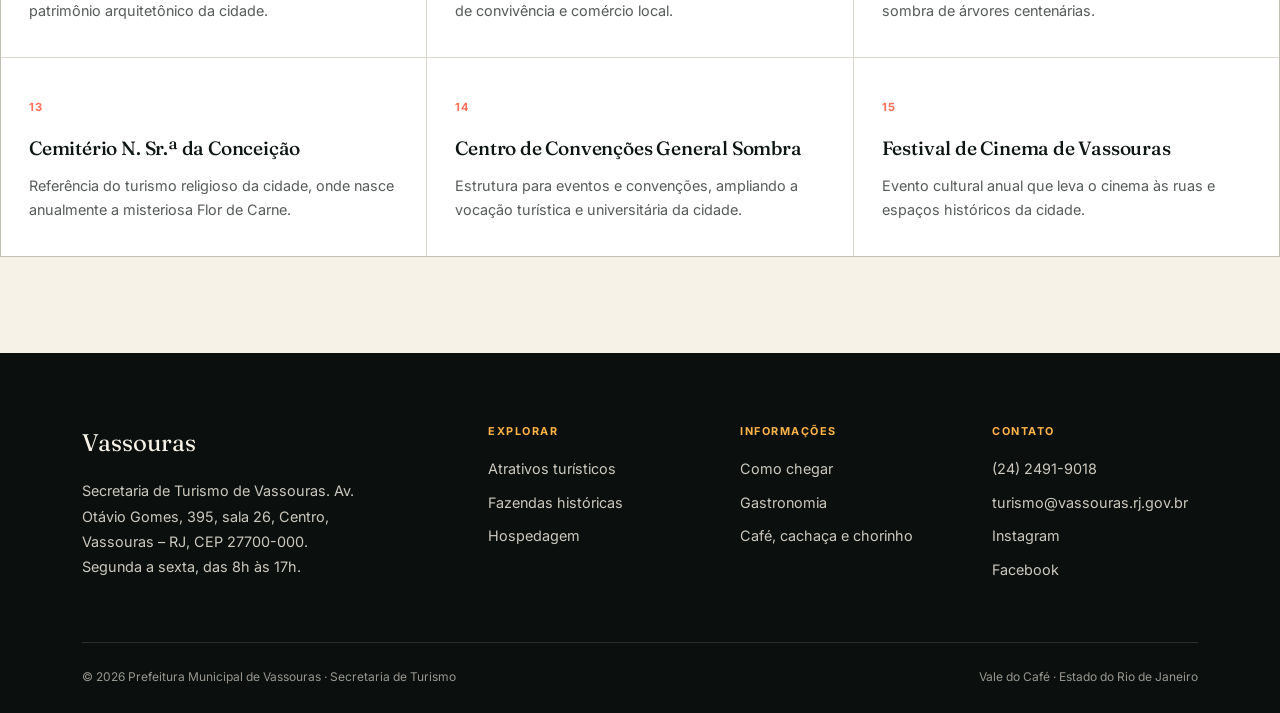
==== commit 982cd7d4: "Update atrativos.html" ====
--- a/atrativos.html
+++ b/atrativos.html
@@ -47,8 +47,9 @@
     <button class="nav-toggle" id="navToggle" aria-label="Abrir menu"><span></span><span></span><span></span></button>
   </div>
 </header>
-<section class="hero hero-interna" style="background-image:url('https://commons.wikimedia.org/wiki/Special:FilePath/Esta%C3%A7%C3%A3o%20Ferrovi%C3%A1ria%20de%20Vassouras%2002.JPG');">
-  <div class="hero-inner">
+<div class="hero-photo hero-interna" style="background-image:url('https://commons.wikimedia.org/wiki/Special:FilePath/Esta%C3%A7%C3%A3o%20Ferrovi%C3%A1ria%20de%20Vassouras%2002.JPG');" role="img" aria-label="Atrativos turísticos"></div>
+<section class="hero-content">
+  <div class="wrap">
     <span class="eyebrow">Roteiro pela cidade</span>
     <h1>Atrativos turísticos</h1>
     <p class="lede">Do casario imperial aos museus que guardam a memória do ciclo do café, um roteiro por marcos que moldaram a história do Vale.</p>
@@ -91,7 +92,7 @@
     <div class="foot-grid">
       <div>
         <div class="foot-brand">
-              <span class="nome">Vassouras</span>
+          <span class="nome">Vassouras</span>
         </div>
         <p>Secretaria de Turismo de Vassouras. Av. Otávio Gomes, 395, sala 26, Centro, Vassouras – RJ, CEP 27700-000.</p>
         <p>Segunda a sexta, das 8h às 17h.</p>
--- a/styles.css
+++ b/styles.css
@@ -46,21 +46,6 @@
   text-transform:uppercase;
   font-weight:700;
 }
-
-/* ---------- marca / emblema de quadrantes ---------- */
-.emblema{
-  width:22px; height:22px;
-  display:inline-grid;
-  grid-template-columns:1fr 1fr;
-  grid-template-rows:1fr 1fr;
-  border-radius:5px;
-  overflow:hidden;
-  flex-shrink:0;
-}
-.emblema span:nth-child(1){background:var(--verde);}
-.emblema span:nth-child(2){background:var(--coral);}
-.emblema span:nth-child(3){background:var(--azul);}
-.emblema span:nth-child(4){background:var(--ambar);}
 
 /* ---------- barra utilitária ---------- */
 .topbar{
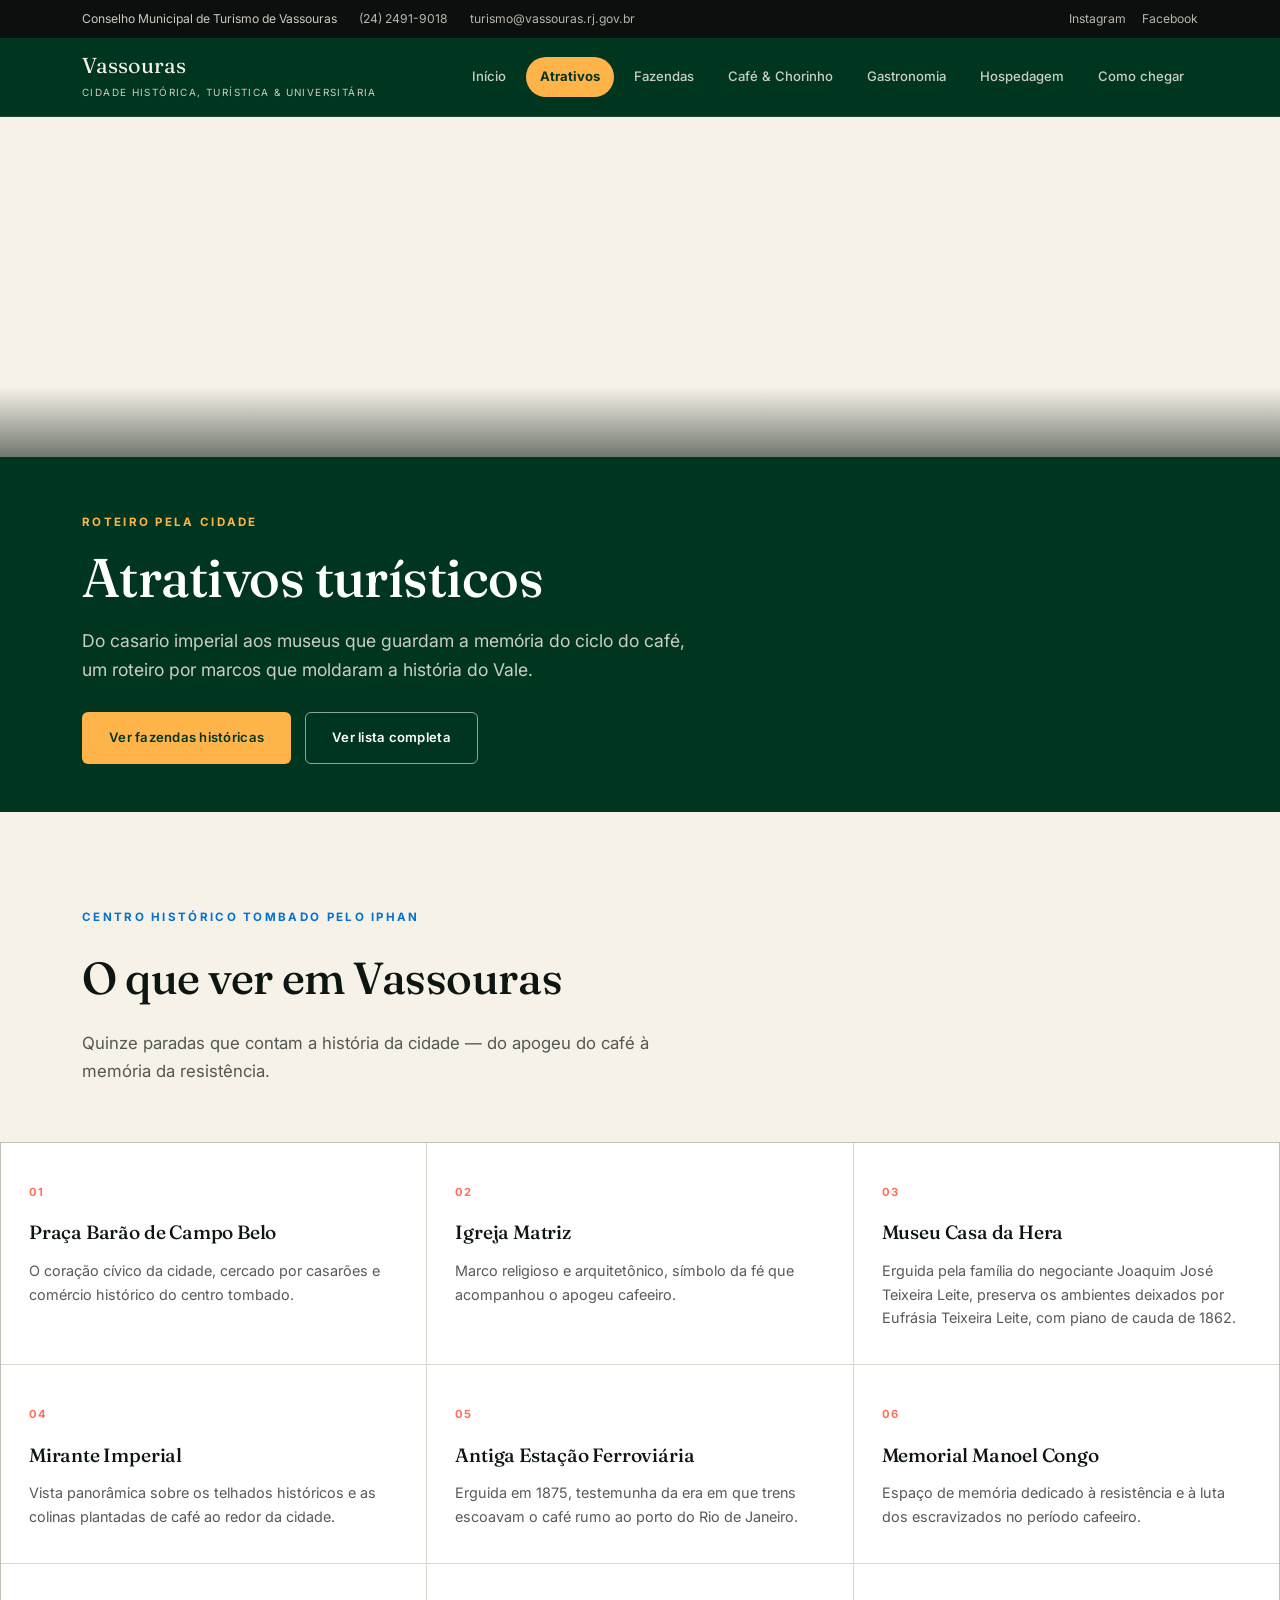
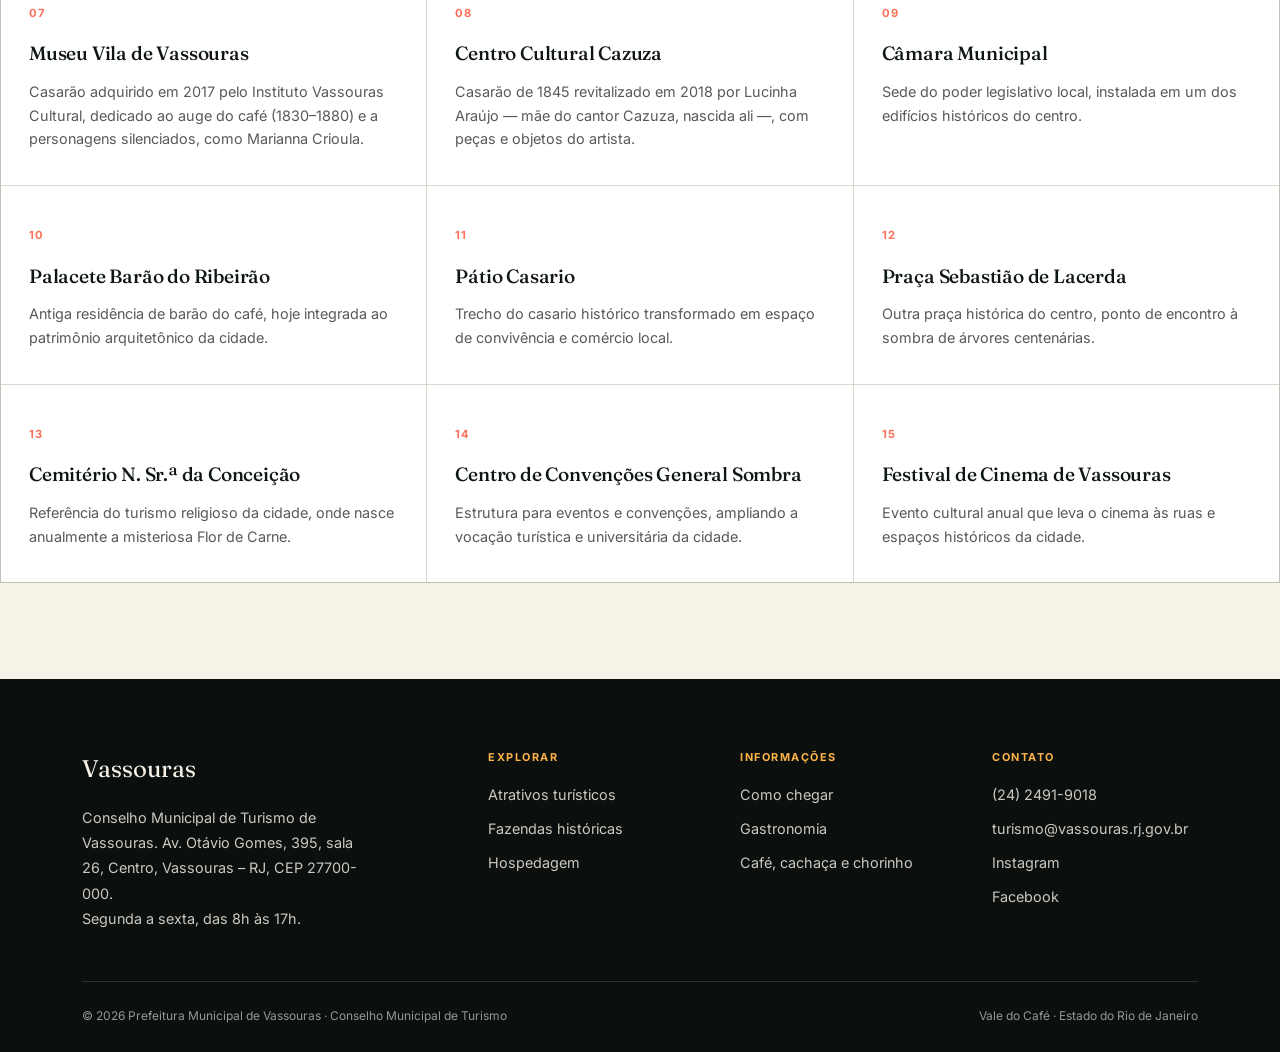
==== commit fd2c3306: "Add files via upload" ====
--- a/atrativos.html
+++ b/atrativos.html
@@ -14,7 +14,7 @@
 <div class="topbar">
   <div class="wrap">
     <div class="contato">
-      <span>Secretaria de Turismo de Vassouras</span>
+      <span>Conselho Municipal de Turismo de Vassouras</span>
       <a href="tel:+552424919018">(24) 2491-9018</a>
       <a href="mailto:turismo@vassouras.rj.gov.br">turismo@vassouras.rj.gov.br</a>
     </div>
@@ -94,7 +94,7 @@
         <div class="foot-brand">
           <span class="nome">Vassouras</span>
         </div>
-        <p>Secretaria de Turismo de Vassouras. Av. Otávio Gomes, 395, sala 26, Centro, Vassouras – RJ, CEP 27700-000.</p>
+        <p>Conselho Municipal de Turismo de Vassouras. Av. Otávio Gomes, 395, sala 26, Centro, Vassouras – RJ, CEP 27700-000.</p>
         <p>Segunda a sexta, das 8h às 17h.</p>
       </div>
       <div class="foot-col">
@@ -118,7 +118,7 @@
       </div>
     </div>
     <div class="foot-bottom">
-      <span>© 2026 Prefeitura Municipal de Vassouras · Secretaria de Turismo</span>
+      <span>© 2026 Prefeitura Municipal de Vassouras · Conselho Municipal de Turismo</span>
       <span>Vale do Café · Estado do Rio de Janeiro</span>
     </div>
   </div>
--- a/styles.css
+++ b/styles.css
@@ -1,5 +1,5 @@
 /* ===================================================================
-   Vassouras — Secretaria de Turismo
+   Vassouras — Conselho Municipal de Turismo
    Folha de estilos compartilhada por todas as páginas do site
    =================================================================== */
 
@@ -103,47 +103,40 @@
 }
 .nav-toggle span{width:22px; height:2px; background:var(--creme); border-radius:2px;}
 
-/* ---------- hero (foto limpa, sem caixas atrás do texto) ---------- */
-.hero{
+/* ---------- hero: banda de foto pura (sem texto sobreposto) ---------- */
+.hero-photo{
+  width:100%;
+  height:min(64vh, 520px);
+  background-size:cover; background-position:center;
   position:relative;
-  min-height:min(78vh, 640px);
-  display:flex; align-items:flex-end;
-  background-size:cover; background-position:center;
+}
+.hero-photo::after{
+  /* fade sutil só para suavizar a transição para o bloco de texto abaixo */
+  content:"";
+  position:absolute; left:0; right:0; bottom:0; height:70px;
+  background:linear-gradient(180deg, rgba(3,20,14,0) 0%, rgba(3,20,14,0.55) 100%);
+}
+.hero-photo.hero-interna{height:min(38vh, 340px);}
+
+.hero-content{
+  background:var(--verde-escuro);
   color:var(--texto);
-  overflow:hidden;
-}
-.hero::before{
-  /* único recurso de legibilidade: um degradê suave, nada de caixas por trás do texto */
-  content:"";
-  position:absolute; inset:0;
-  background:linear-gradient(
-    180deg,
-    rgba(3,14,10,0.15) 0%,
-    rgba(3,14,10,0.28) 38%,
-    rgba(3,14,10,0.86) 100%
-  );
-}
-.hero-inner{
-  position:relative; z-index:2;
-  padding:64px 32px 56px;
-  max-width:1180px; margin:0 auto; width:100%;
-}
-.hero .eyebrow{color:var(--ambar); text-shadow:0 1px 8px rgba(0,0,0,0.35); margin-bottom:16px; display:block;}
-.hero h1{
-  font-size:clamp(2.3rem, 5.2vw, 4.1rem);
-  line-height:1.05;
+  padding:56px 0 48px;
+}
+.hero-content .eyebrow{color:var(--ambar); margin-bottom:16px; display:block;}
+.hero-content h1{
+  font-size:clamp(2rem, 4.6vw, 3.4rem);
+  line-height:1.1;
   color:#fff;
-  text-shadow:0 2px 18px rgba(0,0,0,0.45);
   max-width:820px;
 }
-.hero p.lede{
-  margin-top:20px;
-  font-size:clamp(1rem, 1.6vw, 1.15rem);
-  color:rgba(255,255,255,0.92);
-  text-shadow:0 1px 10px rgba(0,0,0,0.4);
+.hero-content p.lede{
+  margin-top:18px;
+  font-size:clamp(1rem, 1.5vw, 1.1rem);
+  color:var(--texto-suave);
   max-width:620px;
 }
-.hero-cta{display:flex; gap:14px; margin-top:32px; flex-wrap:wrap;}
+.hero-cta{display:flex; gap:14px; margin-top:28px; flex-wrap:wrap;}
 .btn{
   font-family:'Inter', sans-serif; font-size:0.82rem; font-weight:600;
   letter-spacing:0.02em;
@@ -174,9 +167,8 @@
 }
 .hero-stat span{font-size:0.82rem; color:var(--texto-suave);}
 
+
 /* hero menor, para páginas internas */
-.hero.hero-interna{min-height:min(52vh, 420px);}
-.hero.hero-interna h1{font-size:clamp(2rem, 4.4vw, 3.2rem);}
 
 /* ---------- seções gerais ---------- */
 section{padding:96px 0;}
@@ -316,7 +308,7 @@
   .trio-grid{grid-template-columns:1fr;}
 }
 @media (max-width:720px){
-  .topbar .contato span:first-child{display:none;}
+  .topbar{display:none;}
   nav.principal{
     position:fixed; inset:78px 0 0 0; background:var(--verde-escuro);
     padding:30px 32px; transform:translateX(100%); transition:transform .3s ease;
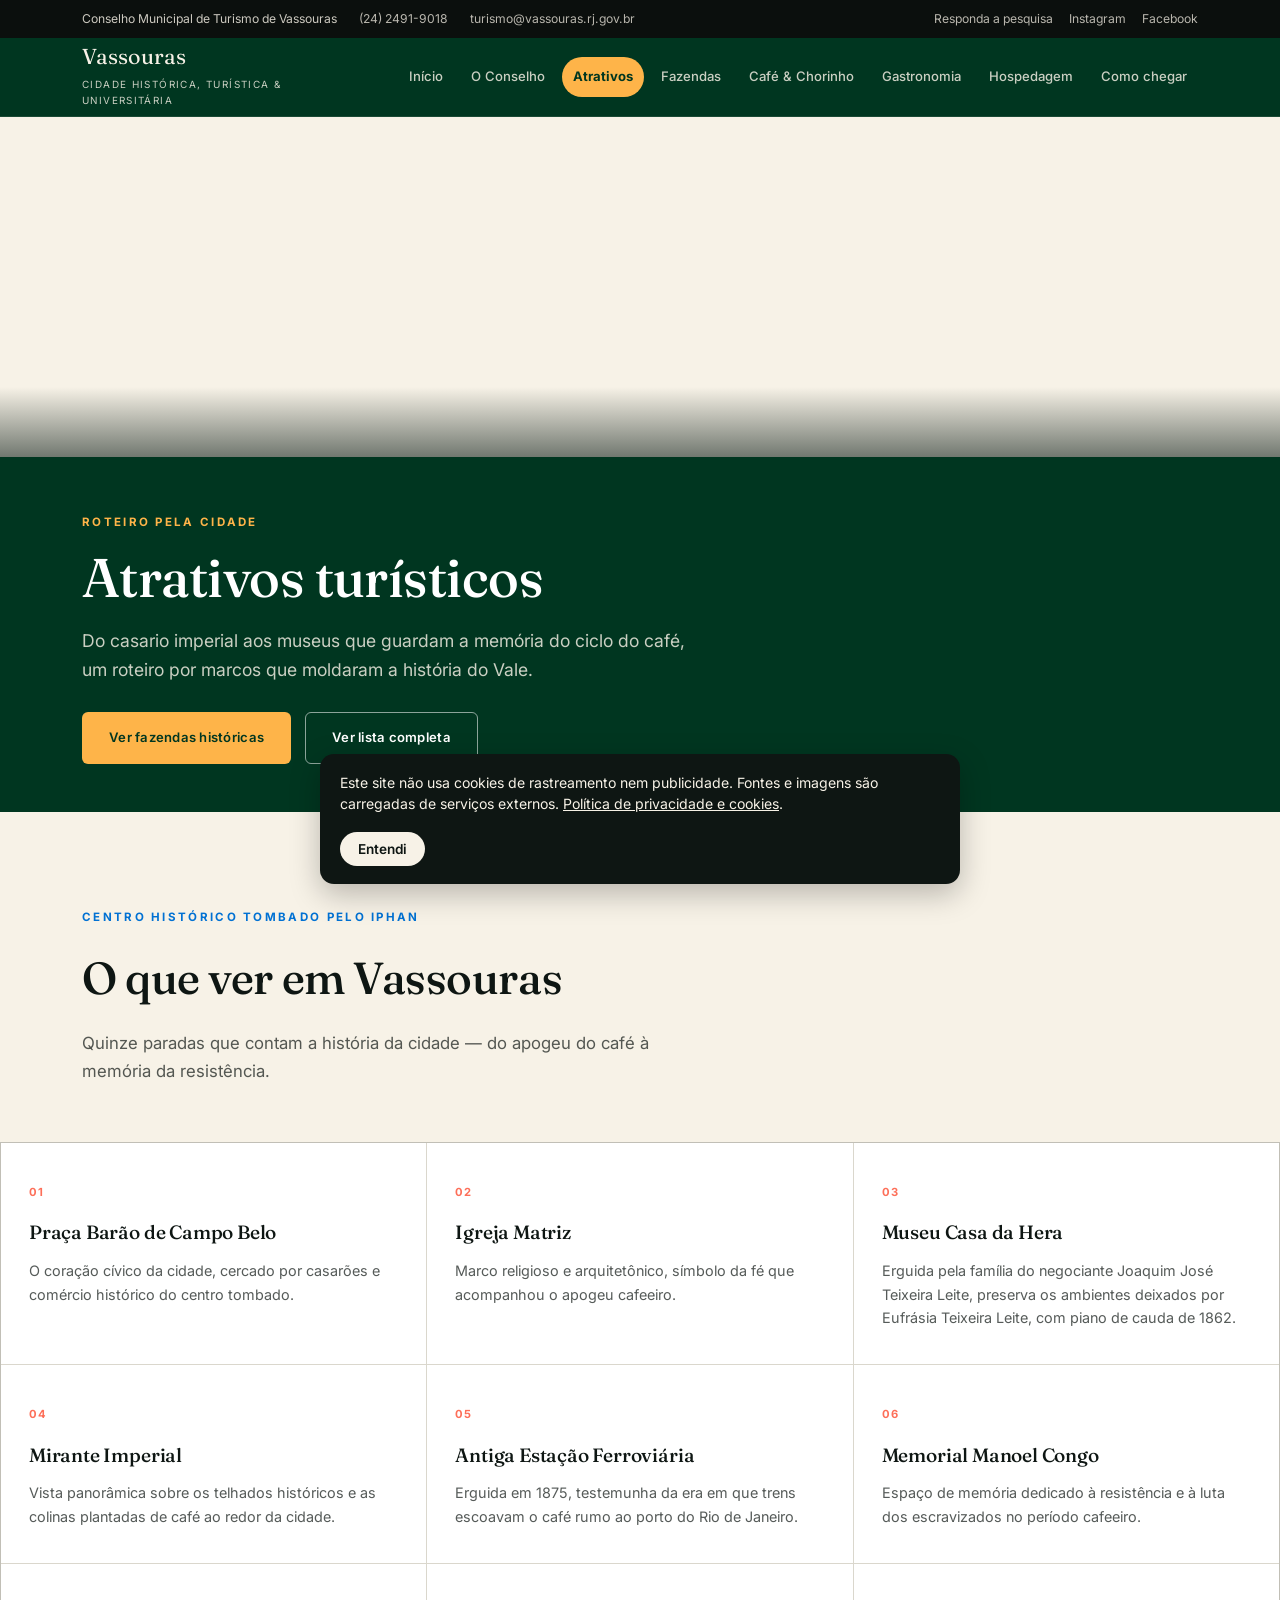
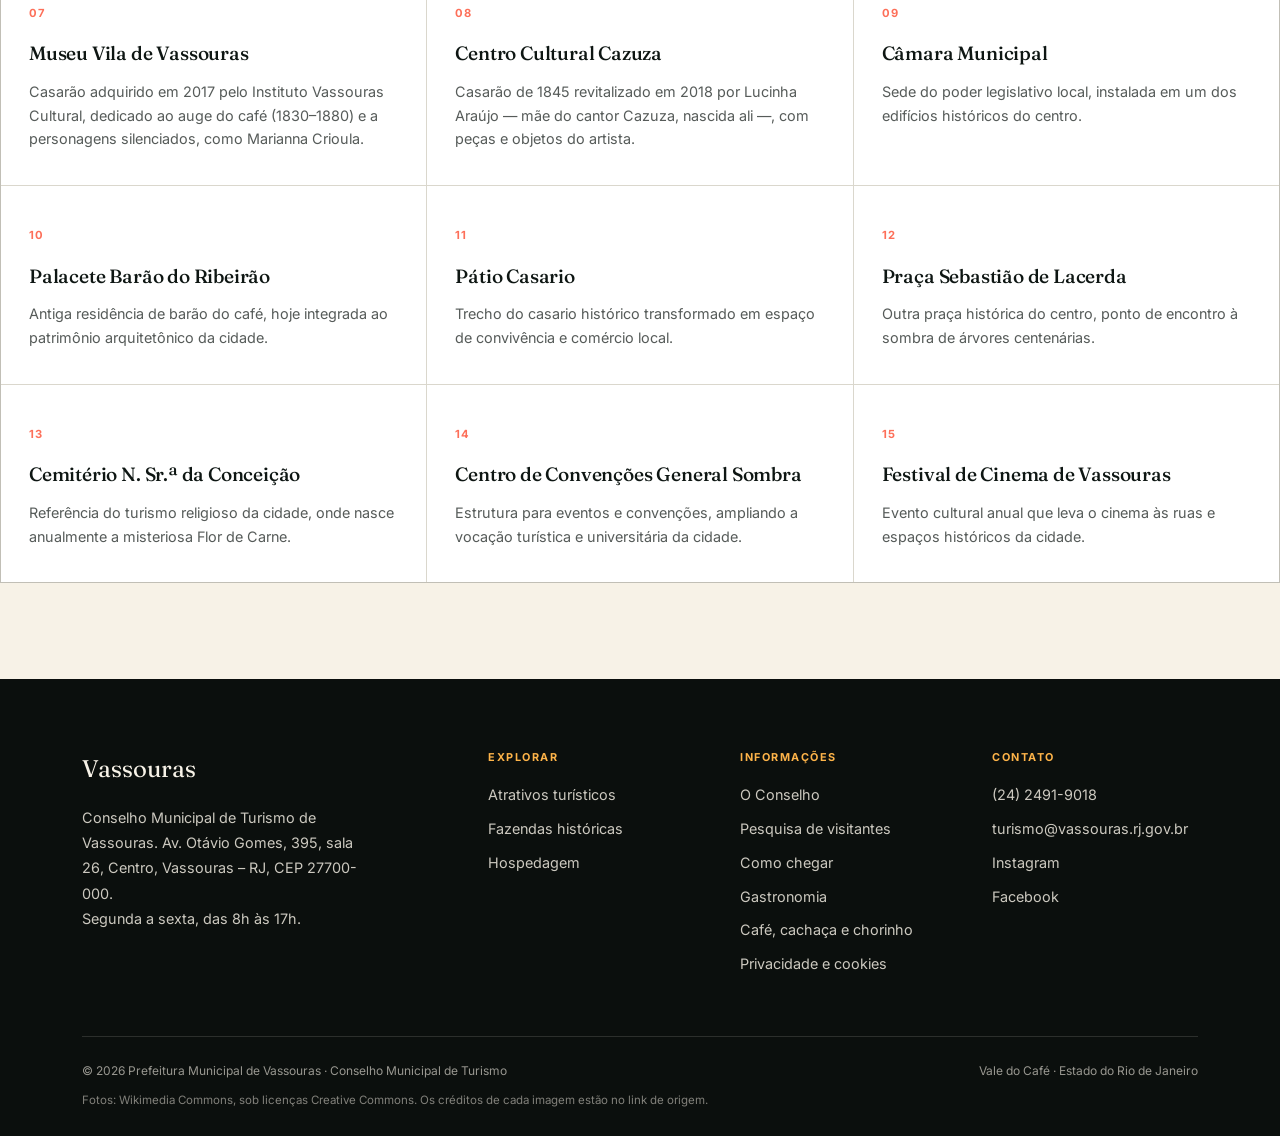
==== commit d646b9c3: "Add files via upload" ====
--- a/atrativos.html
+++ b/atrativos.html
@@ -19,6 +19,7 @@
       <a href="mailto:turismo@vassouras.rj.gov.br">turismo@vassouras.rj.gov.br</a>
     </div>
     <div class="social">
+      <a href="https://turismo-vassourass-delta.vercel.app" data-pesquisa="">Responda a pesquisa</a>
       <a href="https://www.instagram.com/visitevassouras/" target="_blank" rel="noopener">Instagram</a>
       <a href="https://www.facebook.com/visitevassourasof" target="_blank" rel="noopener">Facebook</a>
     </div>
@@ -35,6 +36,7 @@
     <nav class="principal" id="navPrincipal">
       <ul>
         <li><a href="index.html">Início</a></li>
+<li><a href="conselho.html">O Conselho</a></li>
 <li><a href="atrativos.html" class="ativo">Atrativos</a></li>
 <li><a href="fazendas.html">Fazendas</a></li>
 <li><a href="cafe.html">Café & Chorinho</a></li>
@@ -68,7 +70,7 @@
       <p>Quinze paradas que contam a história da cidade — do apogeu do café à memória da resistência.</p>
     </div>
   </div>
-  <div class="atrativos-grid">
+  <div class="atrativos-grid" id="dinamico-atrativos">
     <div class="at-card"><span class="num">01</span><h3>Praça Barão de Campo Belo</h3><p>O coração cívico da cidade, cercado por casarões e comércio histórico do centro tombado.</p></div>
 <div class="at-card"><span class="num">02</span><h3>Igreja Matriz</h3><p>Marco religioso e arquitetônico, símbolo da fé que acompanhou o apogeu cafeeiro.</p></div>
 <div class="at-card"><span class="num">03</span><h3>Museu Casa da Hera</h3><p>Erguida pela família do negociante Joaquim José Teixeira Leite, preserva os ambientes deixados por Eufrásia Teixeira Leite, com piano de cauda de 1862.</p></div>
@@ -105,9 +107,12 @@
       </div>
       <div class="foot-col">
         <h5>Informações</h5>
+        <a href="conselho.html">O Conselho</a>
+        <a href="https://turismo-vassourass-delta.vercel.app" data-pesquisa="">Pesquisa de visitantes</a>
         <a href="como-chegar.html">Como chegar</a>
         <a href="gastronomia.html">Gastronomia</a>
         <a href="cafe.html">Café, cachaça e chorinho</a>
+        <a href="privacidade.html">Privacidade e cookies</a>
       </div>
       <div class="foot-col">
         <h5>Contato</h5>
@@ -121,6 +126,7 @@
       <span>© 2026 Prefeitura Municipal de Vassouras · Conselho Municipal de Turismo</span>
       <span>Vale do Café · Estado do Rio de Janeiro</span>
     </div>
+    <p class="creditos">Fotos: Wikimedia Commons, sob licenças Creative Commons. Os créditos de cada imagem estão no link de origem.</p>
   </div>
 </footer>
 <script>
@@ -131,5 +137,7 @@
     nav.querySelectorAll('a').forEach(a => a.addEventListener('click', () => nav.classList.remove('aberto')));
   }
 </script>
+<script src="config.js"></script>
+<script src="site.js"></script>
 </body>
 </html>
--- a/styles.css
+++ b/styles.css
@@ -325,3 +325,95 @@
   section{padding:64px 0;}
   .ledger{column-count:1;}
 }
+
+/* ===================================================================
+   Conselho, pesquisa, privacidade e conteúdo dinâmico
+   =================================================================== */
+.vazio{color:var(--ink-suave); font-size:0.95rem; padding:28px 0; border-top:1px solid var(--linha);}
+
+/* composição do conselho */
+.conselho-resumo{display:grid; grid-template-columns:repeat(3,1fr); gap:1px; background:var(--linha); border:1px solid var(--linha); margin-bottom:56px;}
+.conselho-resumo div{background:#fff; padding:28px;}
+.conselho-resumo b{font-family:'Fraunces',serif; font-size:2.2rem; font-weight:500; display:block; line-height:1; color:var(--verde);}
+.conselho-resumo span{font-size:0.92rem; color:var(--ink-suave); display:block; margin-top:10px;}
+.membros-titulo{font-size:1.35rem; margin:8px 0 22px;}
+.membros{display:grid; grid-template-columns:repeat(auto-fill,minmax(200px,1fr)); gap:28px; margin-bottom:56px;}
+.membro .retrato{aspect-ratio:4/5; background:#E8E1D3; overflow:hidden; display:flex; align-items:center; justify-content:center;}
+.membro .retrato img{width:100%; height:100%; object-fit:cover;}
+.membro .retrato span{font-family:'Fraunces',serif; font-size:2.6rem; color:rgba(14,22,19,0.35);}
+.membro h4{font-size:1.05rem; margin-top:14px;}
+.membro p{font-size:0.86rem; color:var(--ink-suave); line-height:1.45; margin-top:4px;}
+
+/* documentos (leis, regulamento, atas) */
+.docs{border-top:1px solid var(--linha);}
+.doc{display:flex; justify-content:space-between; align-items:baseline; gap:18px; padding:16px 0; border-bottom:1px solid var(--linha);}
+.doc a{font-family:'Fraunces',serif; font-size:1.05rem; color:var(--grafite);}
+.doc a:hover{color:var(--azul);}
+.doc .meta{font-size:0.82rem; color:var(--ink-suave); white-space:nowrap;}
+.docs-grid{display:grid; grid-template-columns:1fr 1fr; gap:56px;}
+
+/* chamada da pesquisa */
+.pesquisa-cta .wrap{display:grid; grid-template-columns:1.2fr 1fr; gap:48px; align-items:center;}
+.pesquisa-cta h2{font-size:clamp(1.7rem,3vw,2.3rem); margin-bottom:14px;}
+.pesquisa-cta p{color:var(--ink-suave); max-width:52ch;}
+.pesquisa-cta .acoes{display:flex; flex-direction:column; gap:12px; align-items:flex-start;}
+.pesquisa-cta .acoes small{font-size:0.82rem; color:var(--ink-suave);}
+
+/* eventos */
+.eventos-lista{border-top:1px solid var(--linha);}
+.evento{display:grid; grid-template-columns:150px 1fr; gap:24px; padding:20px 0; border-bottom:1px solid var(--linha);}
+.evento .data{font-weight:600; color:var(--verde); font-size:0.95rem;}
+.evento h3{font-size:1.15rem;}
+.evento p{font-size:0.9rem; color:var(--ink-suave);}
+
+/* texto longo (privacidade) */
+.texto-longo{max-width:72ch;}
+.texto-longo h2{font-size:1.45rem; margin:44px 0 12px;}
+.texto-longo h2:first-child{margin-top:0;}
+.texto-longo p, .texto-longo li{color:var(--ink-suave); margin-bottom:12px;}
+.texto-longo ul{padding-left:20px;}
+.texto-longo a{color:var(--azul); text-decoration:underline;}
+
+/* aviso de cookies */
+.aviso-cookies{
+  position:fixed; left:16px; right:16px; bottom:16px; z-index:60; max-width:640px; margin:0 auto;
+  background:var(--grafite); color:var(--creme); border-radius:14px; padding:18px 20px;
+  display:flex; gap:18px; align-items:center; justify-content:space-between; flex-wrap:wrap;
+  box-shadow:0 10px 30px rgba(0,0,0,0.25); font-size:0.88rem; line-height:1.5;
+}
+.aviso-cookies a{text-decoration:underline;}
+.aviso-cookies button{
+  background:var(--creme); color:var(--grafite); border:0; border-radius:999px;
+  padding:9px 18px; font:600 0.85rem 'Inter',sans-serif; cursor:pointer;
+}
+.aviso-cookies button:focus-visible, .btn:focus-visible, nav.principal a:focus-visible{outline:2px solid var(--azul); outline-offset:2px;}
+.creditos{font-size:0.72rem; color:rgba(247,242,231,0.5); margin-top:10px;}
+
+@media (max-width:980px){
+  .conselho-resumo{grid-template-columns:1fr;}
+  .docs-grid, .pesquisa-cta .wrap{grid-template-columns:1fr; gap:36px;}
+}
+@media (max-width:720px){
+  .evento{grid-template-columns:1fr; gap:6px;}
+  .doc{flex-direction:column; gap:4px;}
+}
+
+/* navegação com o item "O Conselho": mantém tudo em uma linha */
+nav.principal ul{flex-wrap:nowrap;}
+nav.principal a{padding:9px 11px; white-space:nowrap;}
+@media (min-width:861px) and (max-width:1180px){
+  .brand .sub{display:none;}
+  nav.principal a{padding:8px 8px; font-size:0.78rem;}
+}
+@media (max-width:860px){
+  .topbar{display:none;}
+  nav.principal{
+    position:fixed; inset:78px 0 0 0; background:var(--verde-escuro);
+    padding:30px 32px; transform:translateX(100%); transition:transform .3s ease;
+    overflow-y:auto;
+  }
+  nav.principal.aberto{transform:translateX(0);}
+  nav.principal ul{flex-direction:column; gap:6px;}
+  nav.principal a{display:block; font-size:1rem; padding:14px 16px;}
+  .nav-toggle{display:flex;}
+}
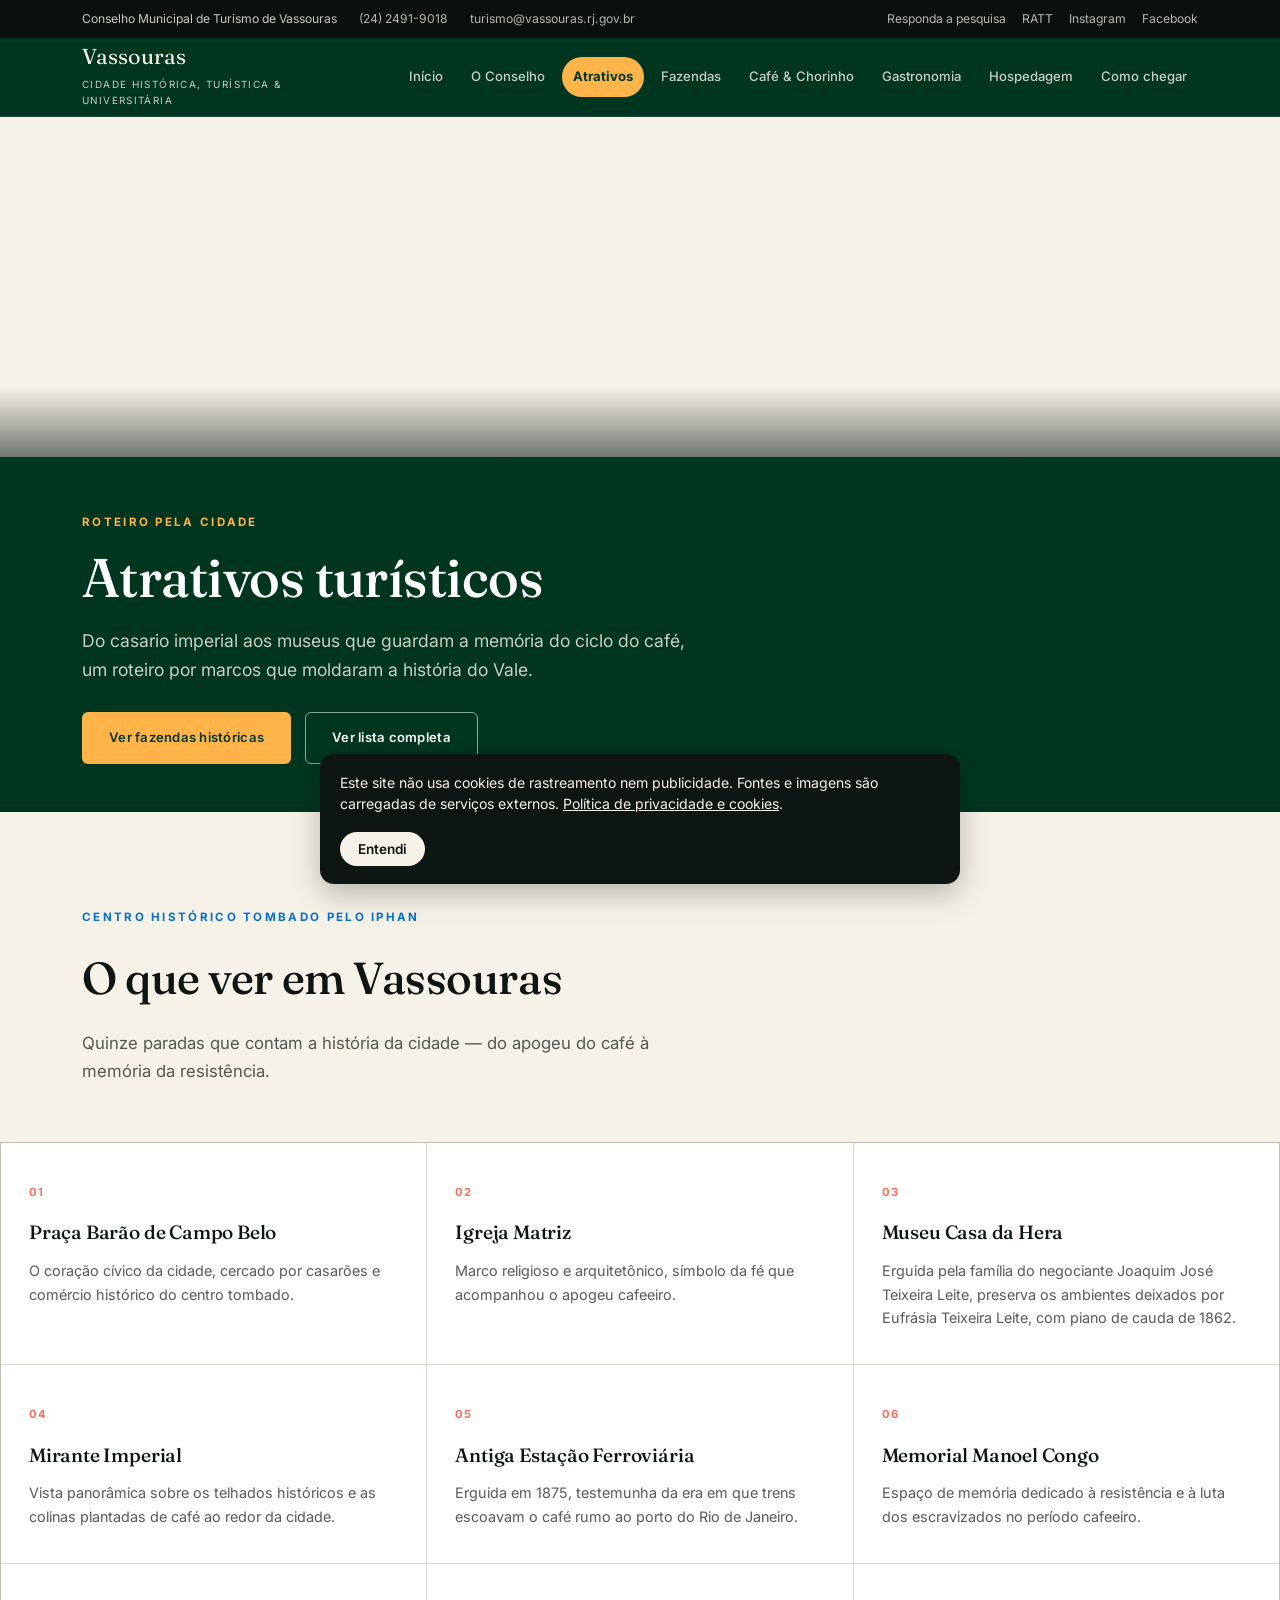
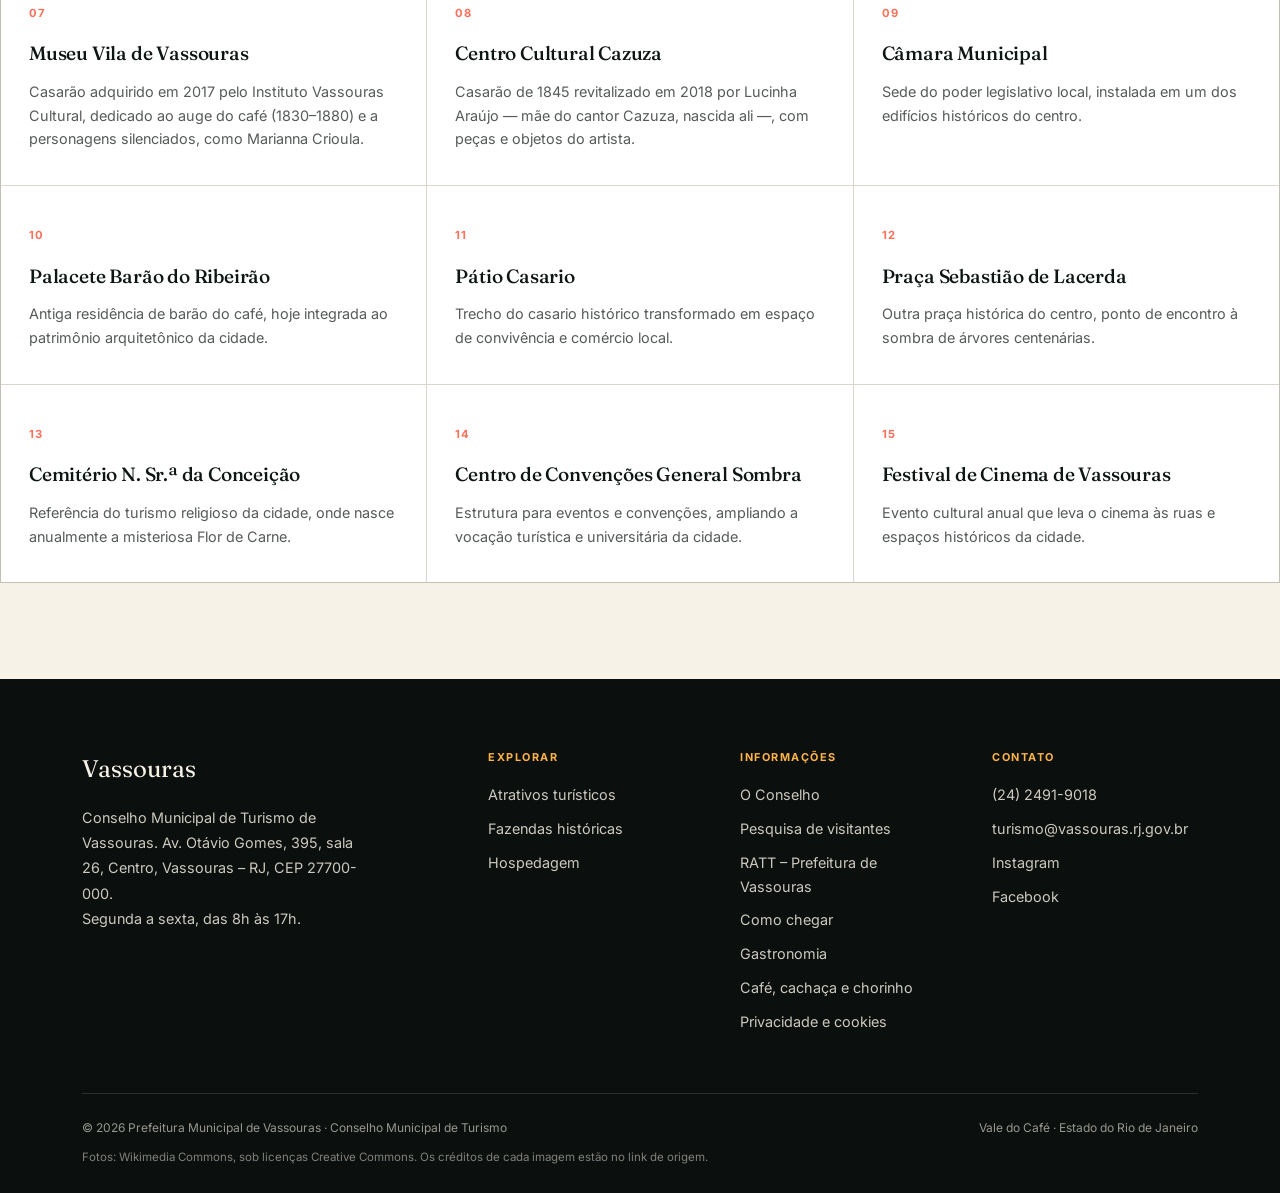
==== commit 2797ca8b: "Página O Conselho com documentos, chamada para o RATT e config do Supabase" ====
--- a/atrativos.html
+++ b/atrativos.html
@@ -20,6 +20,7 @@
     </div>
     <div class="social">
       <a href="https://turismo-vassourass-delta.vercel.app" data-pesquisa="">Responda a pesquisa</a>
+      <a href="https://www.vassouras.rj.gov.br/ratt/" target="_blank" rel="noopener">RATT</a>
       <a href="https://www.instagram.com/visitevassouras/" target="_blank" rel="noopener">Instagram</a>
       <a href="https://www.facebook.com/visitevassourasof" target="_blank" rel="noopener">Facebook</a>
     </div>
@@ -109,6 +110,7 @@
         <h5>Informações</h5>
         <a href="conselho.html">O Conselho</a>
         <a href="https://turismo-vassourass-delta.vercel.app" data-pesquisa="">Pesquisa de visitantes</a>
+        <a href="https://www.vassouras.rj.gov.br/ratt/" target="_blank" rel="noopener">RATT – Prefeitura de Vassouras</a>
         <a href="como-chegar.html">Como chegar</a>
         <a href="gastronomia.html">Gastronomia</a>
         <a href="cafe.html">Café, cachaça e chorinho</a>
--- a/styles.css
+++ b/styles.css
@@ -417,3 +417,27 @@
   nav.principal a{display:block; font-size:1rem; padding:14px 16px;}
   .nav-toggle{display:flex;}
 }
+
+/* ---------- O Conselho: diretoria, suplentes, documentos ---------- */
+.membros-diretoria{grid-template-columns:repeat(auto-fill,minmax(220px,1fr));}
+.membro .cargo{display:inline-block; margin-top:14px; font-size:0.72rem; font-weight:700; letter-spacing:0.08em; text-transform:uppercase; color:var(--verde-escuro); background:var(--ambar); padding:4px 10px; border-radius:999px;}
+.membro .cargo + h4{margin-top:10px;}
+.suplentes-titulo{font-size:0.8rem; letter-spacing:0.1em; text-transform:uppercase; color:var(--ink-suave); margin:-28px 0 14px;}
+.suplentes{list-style:none; padding:0; display:grid; grid-template-columns:repeat(auto-fill,minmax(260px,1fr)); gap:0 28px; border-top:1px solid var(--linha); margin-bottom:56px;}
+.suplentes li{padding:12px 0; border-bottom:1px solid var(--linha);}
+.suplentes b{display:block; font-weight:600; font-size:0.95rem;}
+.suplentes span{font-size:0.82rem; color:var(--ink-suave);}
+.doc small{display:block; font-size:0.8rem; color:var(--ink-suave); margin-top:4px;}
+
+/* ---------- chamada para o RATT ---------- */
+.ratt-cta{background:var(--verde-escuro); color:var(--creme);}
+.ratt-cta .wrap{display:grid; grid-template-columns:1.2fr 1fr; gap:48px; align-items:center;}
+.ratt-cta .eyebrow{color:var(--ambar); display:block; margin-bottom:12px;}
+.ratt-cta h2{color:var(--creme); font-size:clamp(1.7rem,3vw,2.3rem); margin-bottom:14px;}
+.ratt-cta p{color:var(--texto-suave); max-width:52ch;}
+.ratt-cta .acoes{display:flex; flex-direction:column; gap:12px; align-items:flex-start;}
+.ratt-cta .acoes small{font-size:0.82rem; color:var(--texto-suave);}
+@media (max-width: 760px){
+  .ratt-cta .wrap{grid-template-columns:1fr; gap:28px;}
+  .suplentes-titulo{margin-top:-20px;}
+}
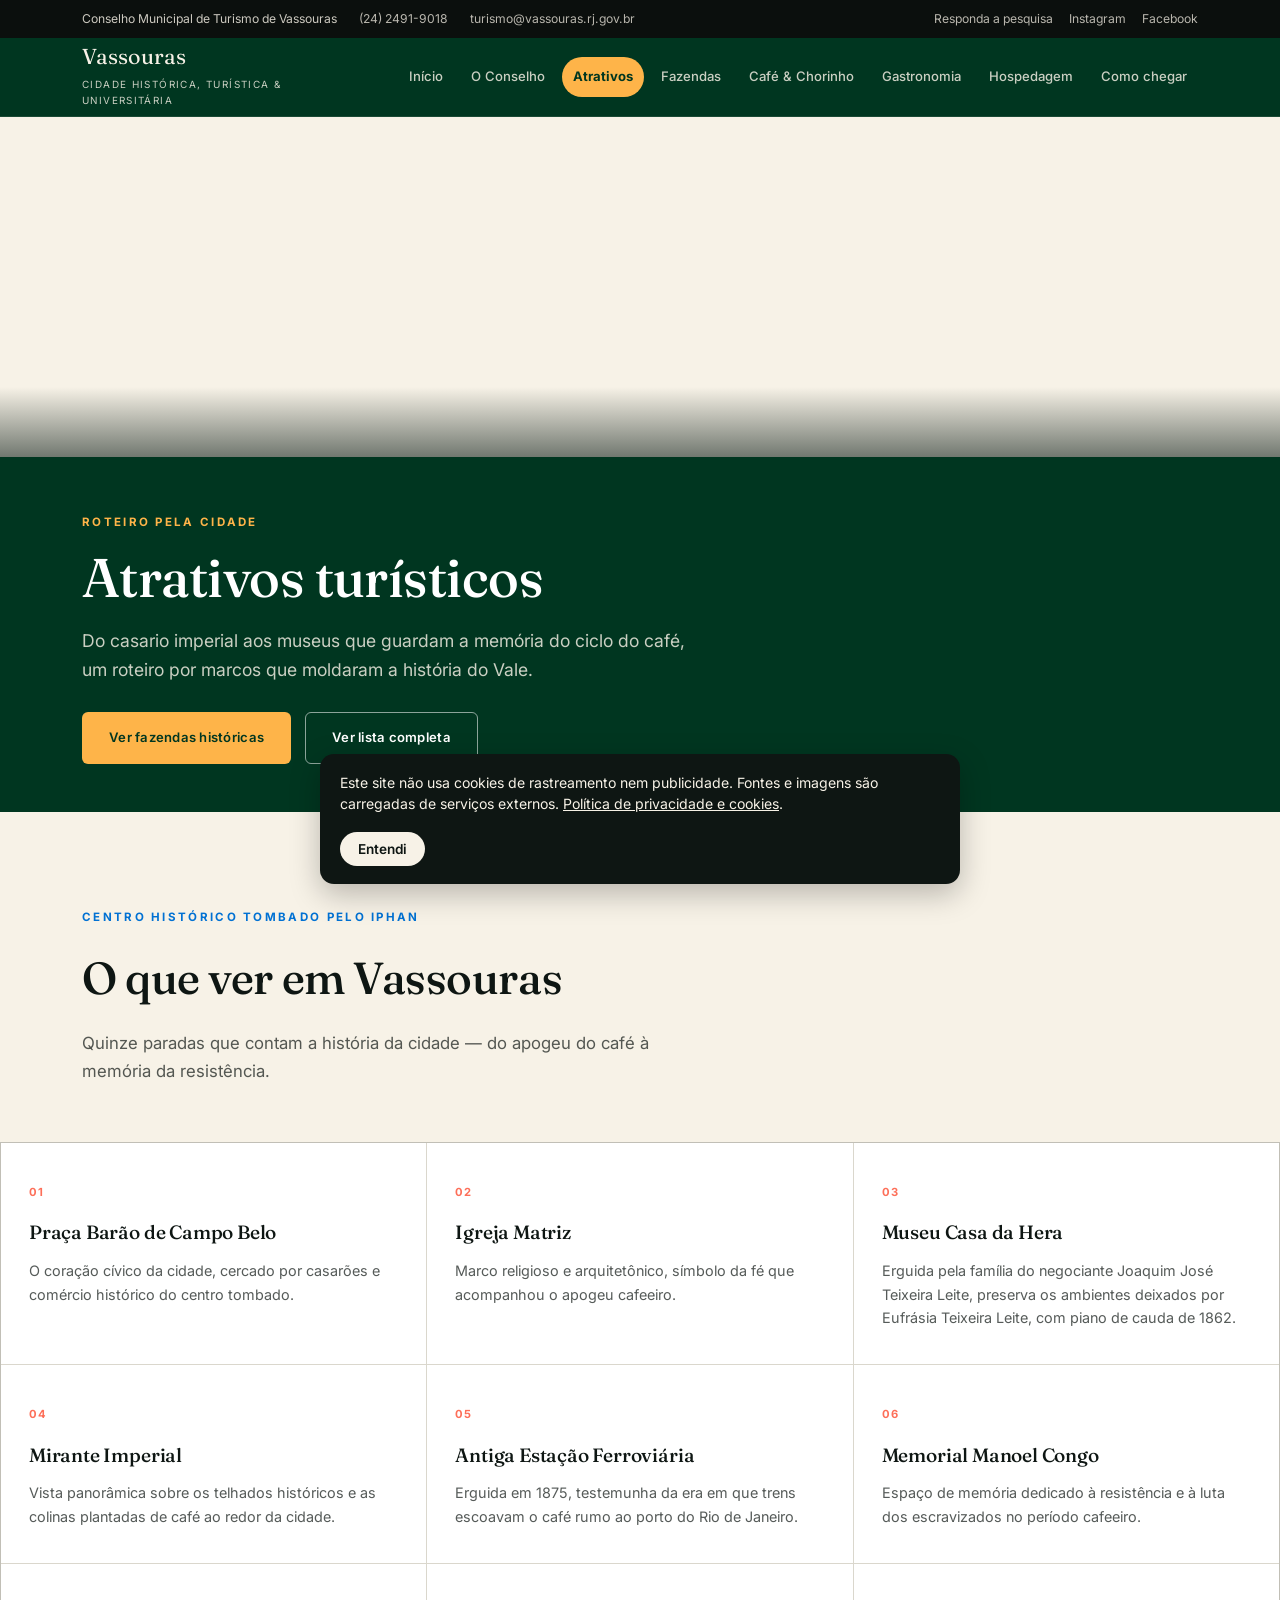
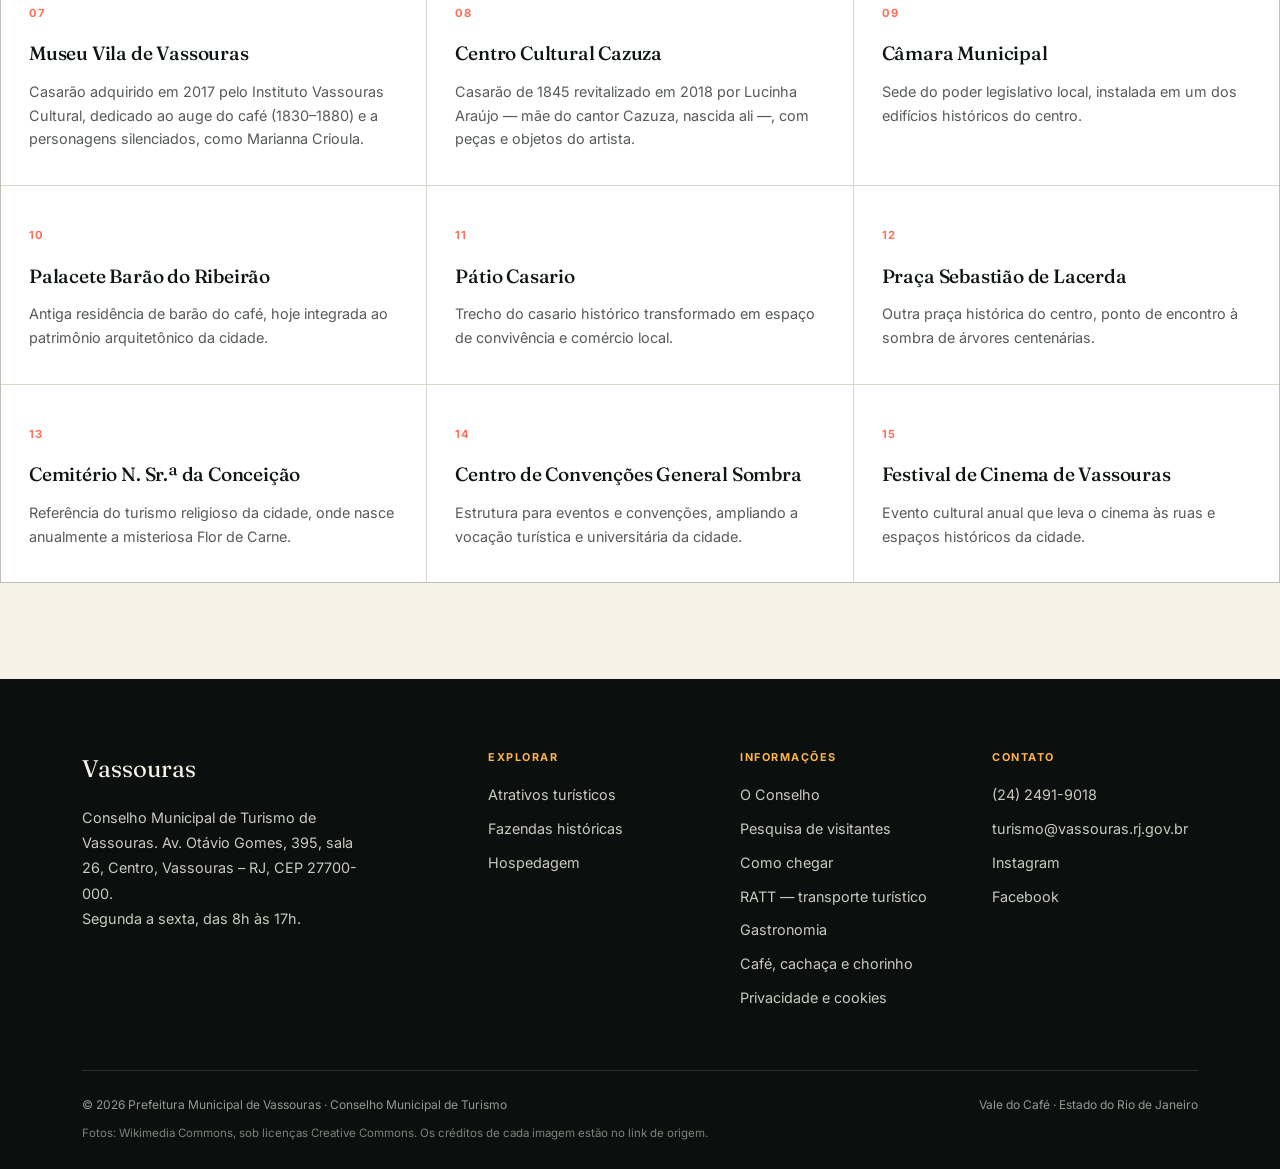
==== commit 9c4444f3: "Conselho lê documentos e membros do painel; chamada para o RATT" ====
--- a/atrativos.html
+++ b/atrativos.html
@@ -20,7 +20,6 @@
     </div>
     <div class="social">
       <a href="https://turismo-vassourass-delta.vercel.app" data-pesquisa="">Responda a pesquisa</a>
-      <a href="https://www.vassouras.rj.gov.br/ratt/" target="_blank" rel="noopener">RATT</a>
       <a href="https://www.instagram.com/visitevassouras/" target="_blank" rel="noopener">Instagram</a>
       <a href="https://www.facebook.com/visitevassourasof" target="_blank" rel="noopener">Facebook</a>
     </div>
@@ -110,8 +109,8 @@
         <h5>Informações</h5>
         <a href="conselho.html">O Conselho</a>
         <a href="https://turismo-vassourass-delta.vercel.app" data-pesquisa="">Pesquisa de visitantes</a>
-        <a href="https://www.vassouras.rj.gov.br/ratt/" target="_blank" rel="noopener">RATT – Prefeitura de Vassouras</a>
         <a href="como-chegar.html">Como chegar</a>
+        <a href="https://www.vassouras.rj.gov.br/ratt/" target="_blank" rel="noopener">RATT — transporte turístico</a>
         <a href="gastronomia.html">Gastronomia</a>
         <a href="cafe.html">Café, cachaça e chorinho</a>
         <a href="privacidade.html">Privacidade e cookies</a>
--- a/styles.css
+++ b/styles.css
@@ -418,26 +418,8 @@
   .nav-toggle{display:flex;}
 }
 
-/* ---------- O Conselho: diretoria, suplentes, documentos ---------- */
-.membros-diretoria{grid-template-columns:repeat(auto-fill,minmax(220px,1fr));}
-.membro .cargo{display:inline-block; margin-top:14px; font-size:0.72rem; font-weight:700; letter-spacing:0.08em; text-transform:uppercase; color:var(--verde-escuro); background:var(--ambar); padding:4px 10px; border-radius:999px;}
-.membro .cargo + h4{margin-top:10px;}
-.suplentes-titulo{font-size:0.8rem; letter-spacing:0.1em; text-transform:uppercase; color:var(--ink-suave); margin:-28px 0 14px;}
-.suplentes{list-style:none; padding:0; display:grid; grid-template-columns:repeat(auto-fill,minmax(260px,1fr)); gap:0 28px; border-top:1px solid var(--linha); margin-bottom:56px;}
-.suplentes li{padding:12px 0; border-bottom:1px solid var(--linha);}
-.suplentes b{display:block; font-weight:600; font-size:0.95rem;}
-.suplentes span{font-size:0.82rem; color:var(--ink-suave);}
-.doc small{display:block; font-size:0.8rem; color:var(--ink-suave); margin-top:4px;}
-
-/* ---------- chamada para o RATT ---------- */
-.ratt-cta{background:var(--verde-escuro); color:var(--creme);}
-.ratt-cta .wrap{display:grid; grid-template-columns:1.2fr 1fr; gap:48px; align-items:center;}
+/* chamada para o RATT (transporte turístico) */
+.ratt-cta{background:var(--verde-escuro); color:var(--texto);}
 .ratt-cta .eyebrow{color:var(--ambar); display:block; margin-bottom:12px;}
-.ratt-cta h2{color:var(--creme); font-size:clamp(1.7rem,3vw,2.3rem); margin-bottom:14px;}
-.ratt-cta p{color:var(--texto-suave); max-width:52ch;}
-.ratt-cta .acoes{display:flex; flex-direction:column; gap:12px; align-items:flex-start;}
-.ratt-cta .acoes small{font-size:0.82rem; color:var(--texto-suave);}
-@media (max-width: 760px){
-  .ratt-cta .wrap{grid-template-columns:1fr; gap:28px;}
-  .suplentes-titulo{margin-top:-20px;}
-}
+.ratt-cta h2{color:var(--creme);}
+.ratt-cta p, .ratt-cta .acoes small{color:var(--texto-suave);}
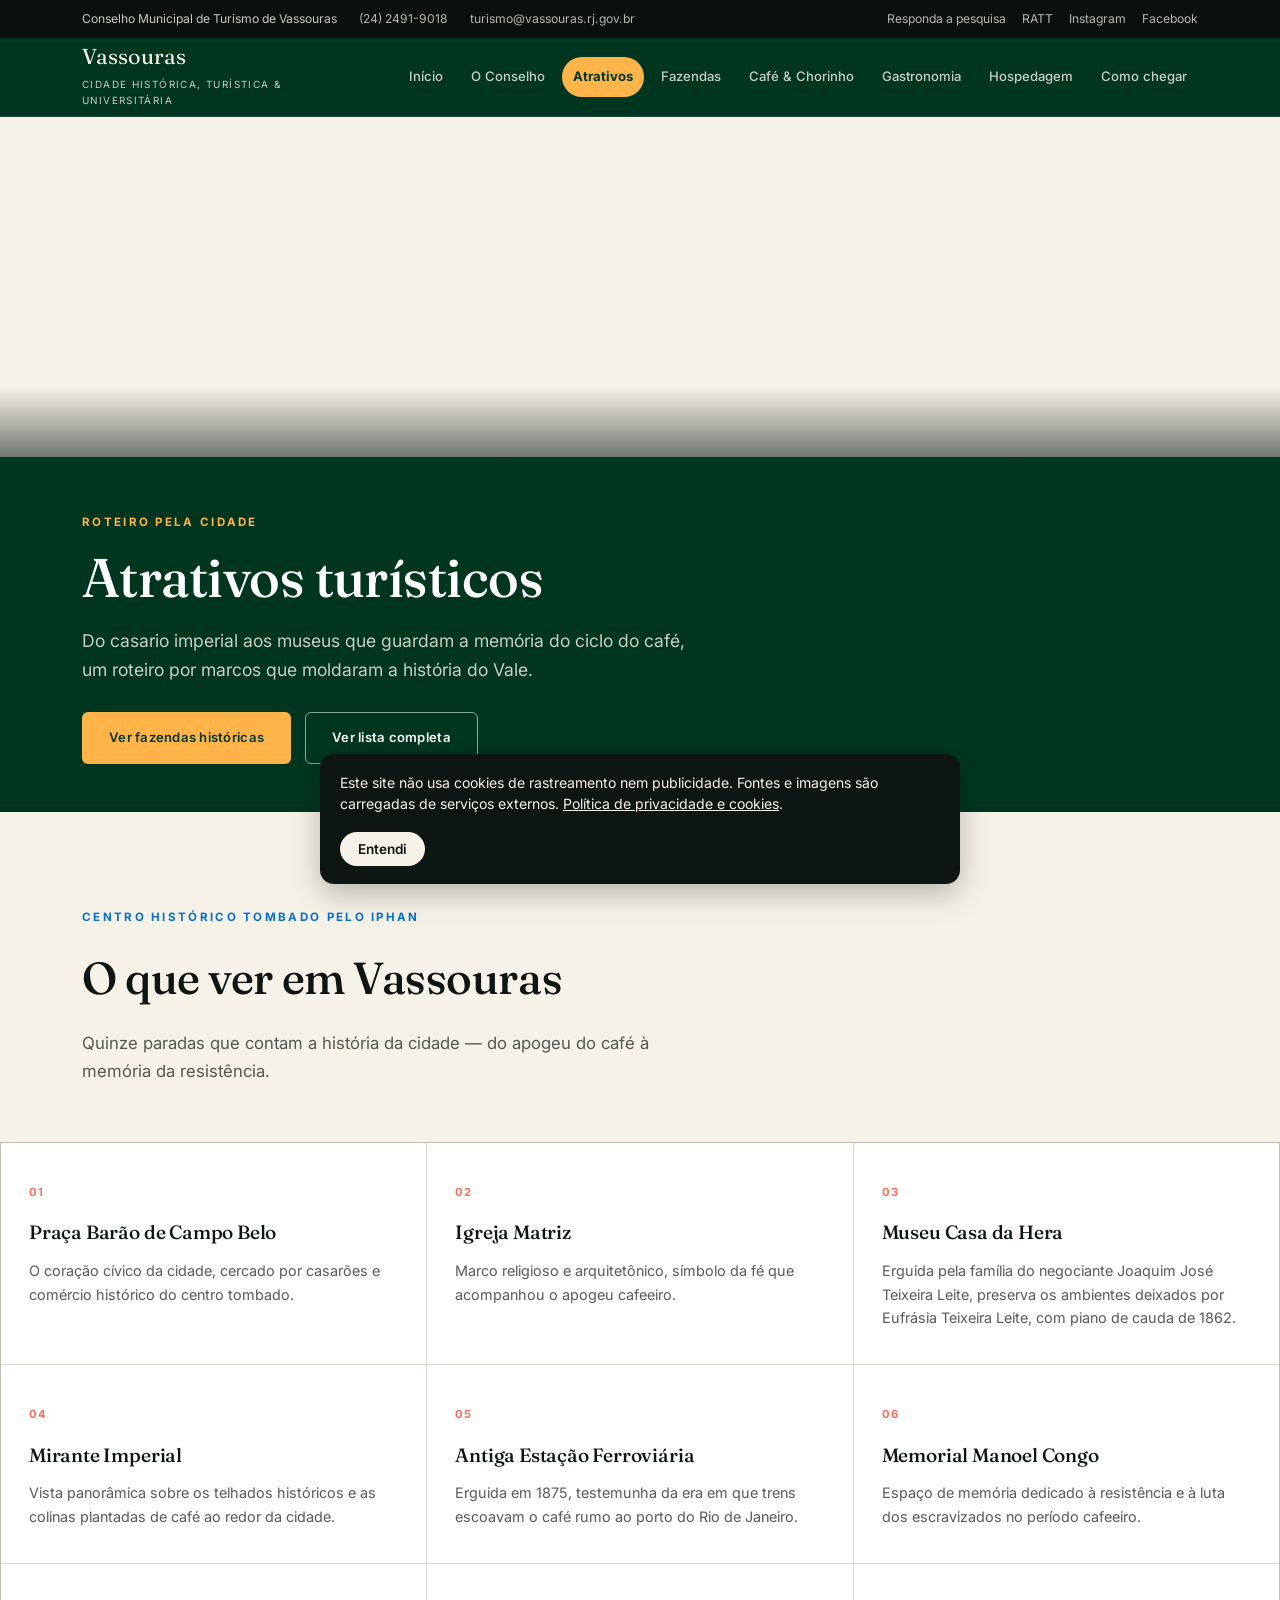
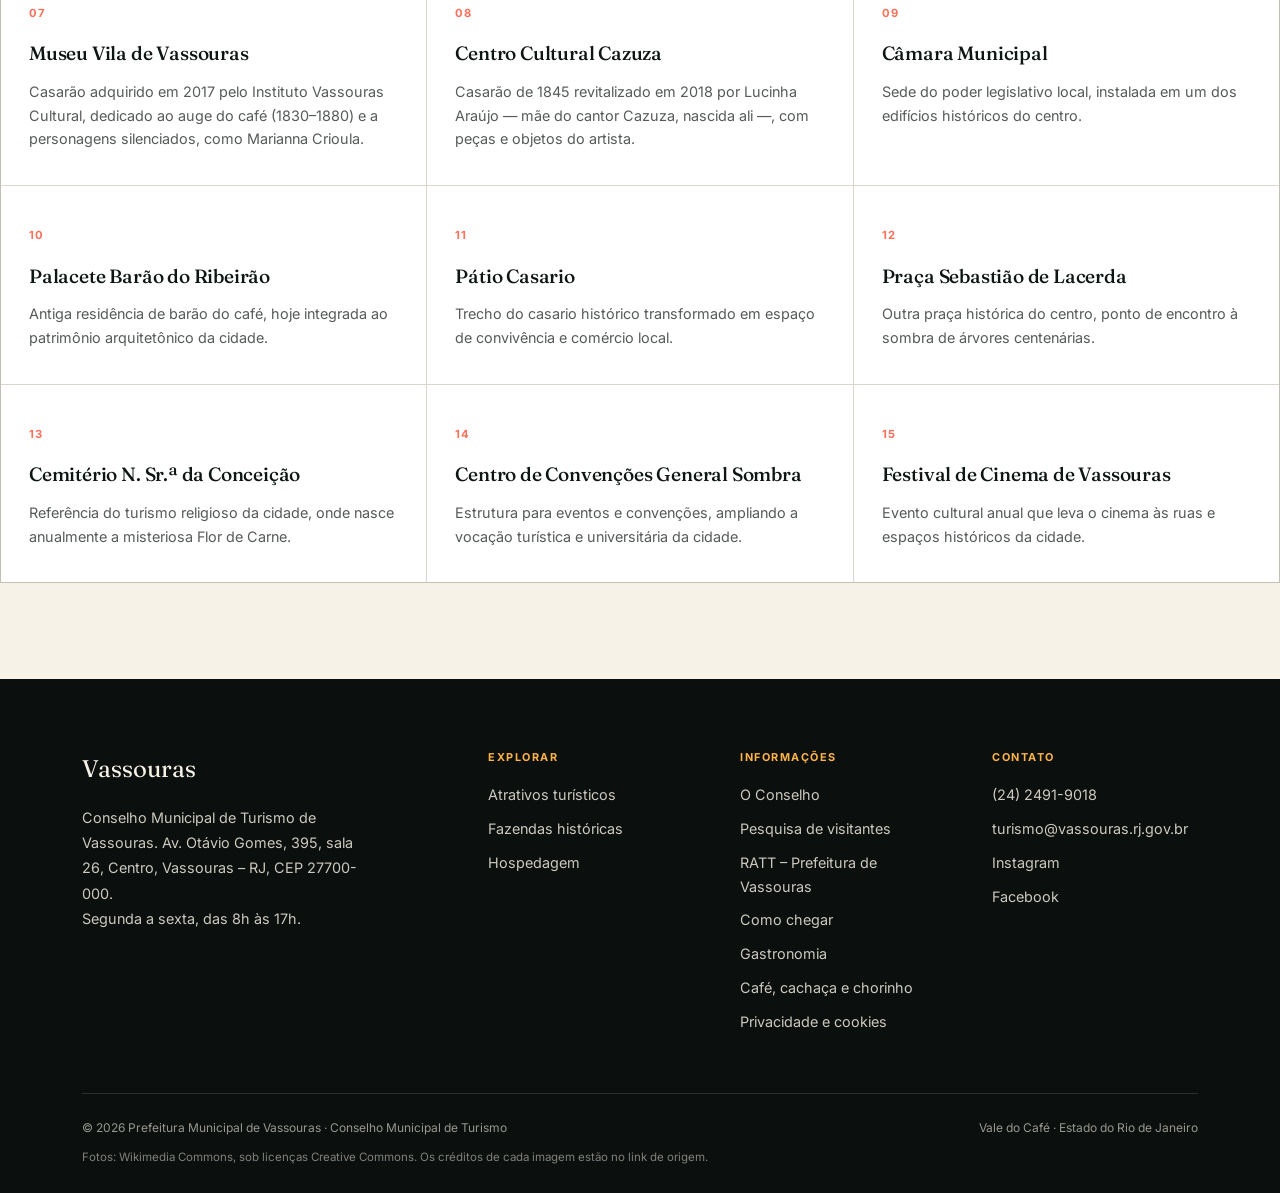
==== commit d7a5a8dd: "Restaura arquivos do commit 2797ca8" ====
--- a/atrativos.html
+++ b/atrativos.html
@@ -20,6 +20,7 @@
     </div>
     <div class="social">
       <a href="https://turismo-vassourass-delta.vercel.app" data-pesquisa="">Responda a pesquisa</a>
+      <a href="https://www.vassouras.rj.gov.br/ratt/" target="_blank" rel="noopener">RATT</a>
       <a href="https://www.instagram.com/visitevassouras/" target="_blank" rel="noopener">Instagram</a>
       <a href="https://www.facebook.com/visitevassourasof" target="_blank" rel="noopener">Facebook</a>
     </div>
@@ -109,8 +110,8 @@
         <h5>Informações</h5>
         <a href="conselho.html">O Conselho</a>
         <a href="https://turismo-vassourass-delta.vercel.app" data-pesquisa="">Pesquisa de visitantes</a>
+        <a href="https://www.vassouras.rj.gov.br/ratt/" target="_blank" rel="noopener">RATT – Prefeitura de Vassouras</a>
         <a href="como-chegar.html">Como chegar</a>
-        <a href="https://www.vassouras.rj.gov.br/ratt/" target="_blank" rel="noopener">RATT — transporte turístico</a>
         <a href="gastronomia.html">Gastronomia</a>
         <a href="cafe.html">Café, cachaça e chorinho</a>
         <a href="privacidade.html">Privacidade e cookies</a>
--- a/styles.css
+++ b/styles.css
@@ -418,8 +418,26 @@
   .nav-toggle{display:flex;}
 }
 
-/* chamada para o RATT (transporte turístico) */
-.ratt-cta{background:var(--verde-escuro); color:var(--texto);}
+/* ---------- O Conselho: diretoria, suplentes, documentos ---------- */
+.membros-diretoria{grid-template-columns:repeat(auto-fill,minmax(220px,1fr));}
+.membro .cargo{display:inline-block; margin-top:14px; font-size:0.72rem; font-weight:700; letter-spacing:0.08em; text-transform:uppercase; color:var(--verde-escuro); background:var(--ambar); padding:4px 10px; border-radius:999px;}
+.membro .cargo + h4{margin-top:10px;}
+.suplentes-titulo{font-size:0.8rem; letter-spacing:0.1em; text-transform:uppercase; color:var(--ink-suave); margin:-28px 0 14px;}
+.suplentes{list-style:none; padding:0; display:grid; grid-template-columns:repeat(auto-fill,minmax(260px,1fr)); gap:0 28px; border-top:1px solid var(--linha); margin-bottom:56px;}
+.suplentes li{padding:12px 0; border-bottom:1px solid var(--linha);}
+.suplentes b{display:block; font-weight:600; font-size:0.95rem;}
+.suplentes span{font-size:0.82rem; color:var(--ink-suave);}
+.doc small{display:block; font-size:0.8rem; color:var(--ink-suave); margin-top:4px;}
+
+/* ---------- chamada para o RATT ---------- */
+.ratt-cta{background:var(--verde-escuro); color:var(--creme);}
+.ratt-cta .wrap{display:grid; grid-template-columns:1.2fr 1fr; gap:48px; align-items:center;}
 .ratt-cta .eyebrow{color:var(--ambar); display:block; margin-bottom:12px;}
-.ratt-cta h2{color:var(--creme);}
-.ratt-cta p, .ratt-cta .acoes small{color:var(--texto-suave);}
+.ratt-cta h2{color:var(--creme); font-size:clamp(1.7rem,3vw,2.3rem); margin-bottom:14px;}
+.ratt-cta p{color:var(--texto-suave); max-width:52ch;}
+.ratt-cta .acoes{display:flex; flex-direction:column; gap:12px; align-items:flex-start;}
+.ratt-cta .acoes small{font-size:0.82rem; color:var(--texto-suave);}
+@media (max-width: 760px){
+  .ratt-cta .wrap{grid-template-columns:1fr; gap:28px;}
+  .suplentes-titulo{margin-top:-20px;}
+}
